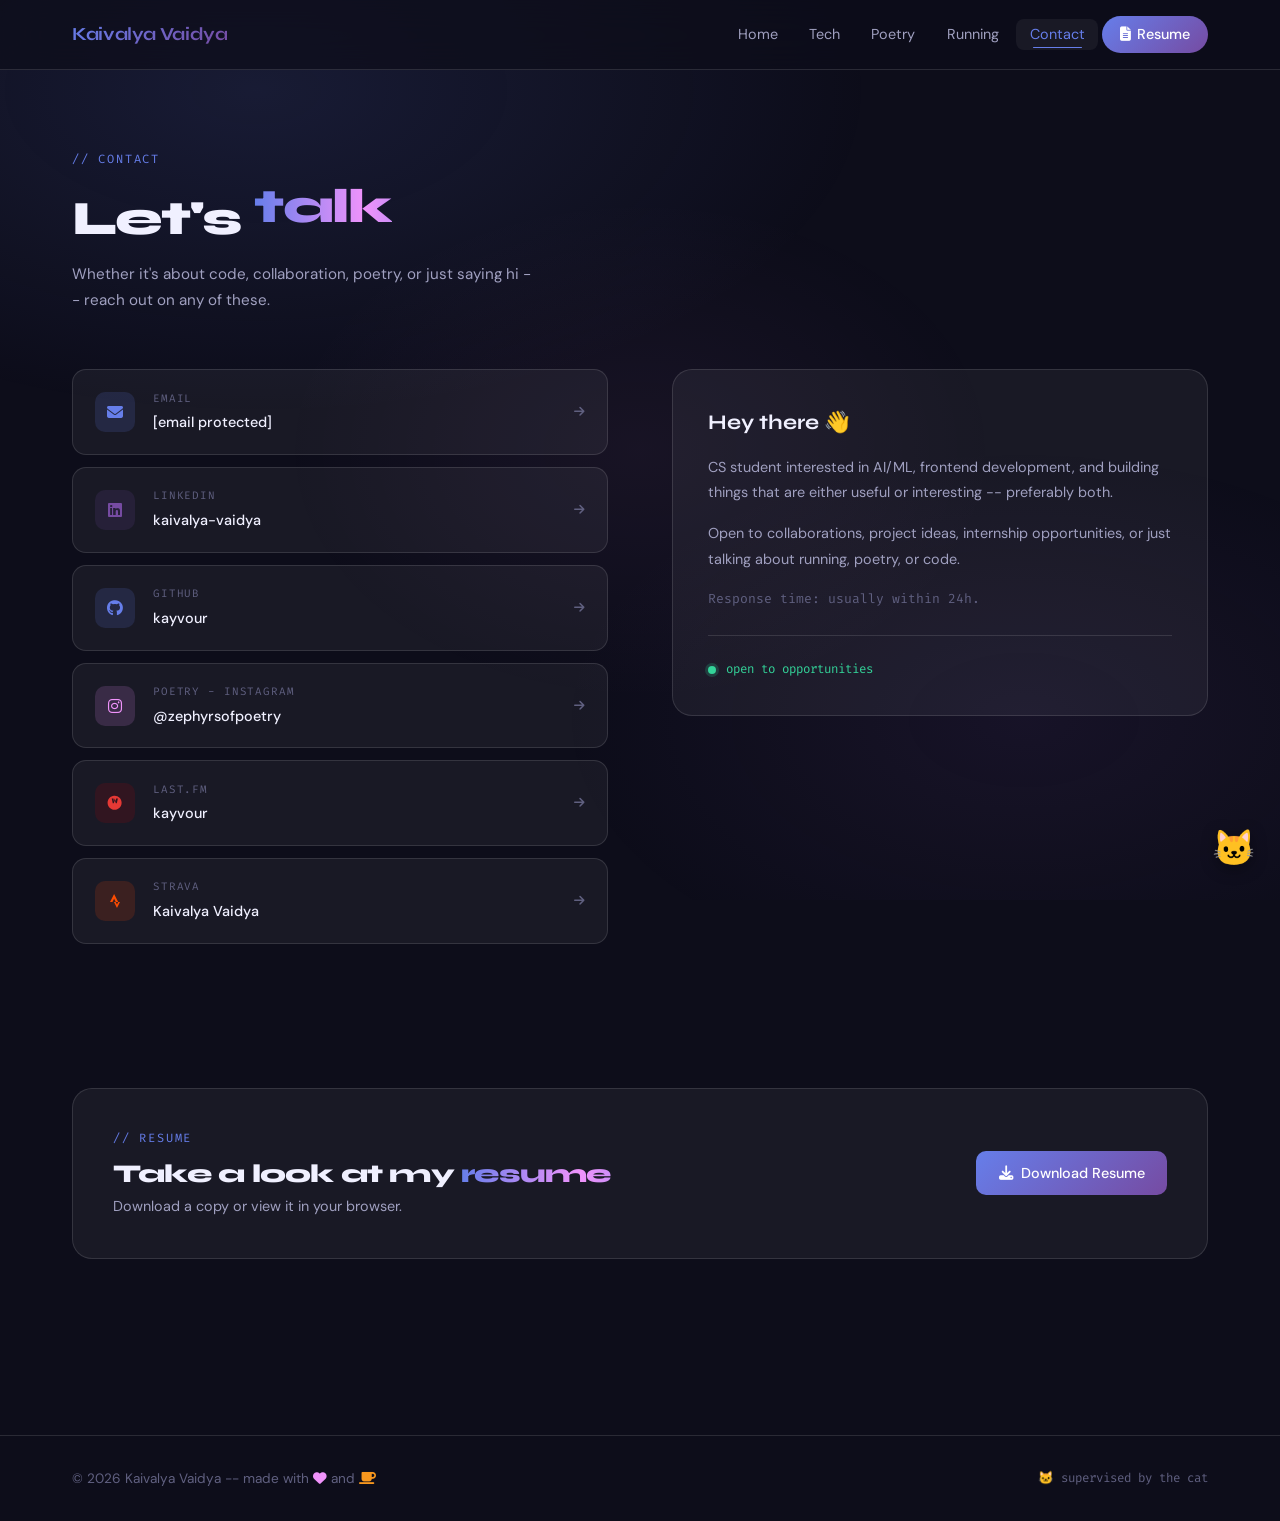
==== pages/contact.html @ 56d86b18 "Update contact.html" ====
<!DOCTYPE html>
<html lang="en">
<head>
    <meta charset="UTF-8">
    <meta name="viewport" content="width=device-width, initial-scale=1.0">
    <title>Contact &mdash; Kaivalya Vaidya</title>
    <link rel="icon" type="image/png" sizes="32x32" href="../assets/favicon/favicon-32x32.png" />
    <link rel="icon" type="image/svg+xml" href="../assets/favicon/favicon.svg" />
    <link rel="apple-touch-icon" sizes="180x180" href="../assets/favicon/apple-touch-icon.png" />
    <link rel="preconnect" href="https://fonts.googleapis.com">
    <link href="https://fonts.googleapis.com/css2?family=Syne:wght@400;500;600;700;800&family=Fira+Code:wght@300;400;500&family=DM+Sans:ital,wght@0,300;0,400;0,500;1,300;1,400&display=swap" rel="stylesheet">
    <link href="https://cdnjs.cloudflare.com/ajax/libs/font-awesome/6.4.0/css/all.min.css" rel="stylesheet">
    <link rel="stylesheet" href="../css/main.css">
    <style>
        .contact-page {
            min-height: 100vh;
            padding: calc(var(--nav-height) + 5rem) 0 6rem;
            position: relative;
            z-index: 1;
        }
        .contact-grid {
            display: grid;
            grid-template-columns: 1fr 1fr;
            gap: 4rem;
            align-items: start;
            margin-top: 3.5rem;
        }
        .contact-links {
            display: flex;
            flex-direction: column;
            gap: 0.75rem;
        }
        .contact-link-card {
            display: flex;
            align-items: center;
            gap: 1.1rem;
            padding: 1.2rem 1.4rem;
            background: var(--glass-bg);
            border: 1px solid var(--glass-border);
            border-radius: 14px;
            text-decoration: none;
            color: inherit;
            transition: all 0.25s ease;
        }
        .contact-link-card:hover {
            border-color: var(--glass-border-hover);
            background: var(--glass-bg-hover);
            transform: translateX(4px);
        }
        .contact-link-icon {
            width: 40px;
            height: 40px;
            border-radius: 10px;
            display: flex;
            align-items: center;
            justify-content: center;
            font-size: 1rem;
            flex-shrink: 0;
            transition: transform 0.25s ease;
        }
        .contact-link-card:hover .contact-link-icon { transform: scale(1.1); }
        .contact-link-icon.blue   { background: rgba(102,126,234,0.15); color: var(--accent-blue); }
        .contact-link-icon.violet { background: rgba(118,75,162,0.15);  color: var(--accent-violet); }
        .contact-link-icon.pink   { background: rgba(240,147,251,0.15); color: var(--accent-pink); }
        .contact-link-icon.red    { background: rgba(186,0,0,0.15);     color: #e53935; }
        .contact-link-icon.strava { background: rgba(252,76,2,0.15);    color: #fc4c02; }
        .contact-link-text small {
            display: block;
            font-family: 'Fira Code', monospace;
            font-size: 0.68rem;
            color: var(--text-muted);
            letter-spacing: 0.08em;
            text-transform: uppercase;
            margin-bottom: 0.15rem;
        }
        .contact-link-text span {
            font-size: 0.9rem;
            color: var(--text-primary);
            font-weight: 500;
        }
        .contact-link-arrow {
            margin-left: auto;
            color: var(--text-muted);
            font-size: 0.75rem;
            transition: transform 0.25s ease, color 0.25s ease;
        }
        .contact-link-card:hover .contact-link-arrow {
            transform: translateX(3px);
            color: var(--text-secondary);
        }
        .contact-note {
            position: sticky;
            top: calc(var(--nav-height) + 2rem);
        }
        .contact-note-card {
            background: var(--glass-bg);
            border: 1px solid var(--glass-border);
            border-radius: 20px;
            padding: 2.2rem;
        }
        .contact-note-card h3 {
            font-family: 'Syne', sans-serif;
            font-size: 1.3rem;
            font-weight: 700;
            color: var(--text-primary);
            margin-bottom: 1rem;
        }
        .contact-note-card p {
            color: var(--text-secondary);
            font-size: 0.9rem;
            line-height: 1.75;
            margin-bottom: 1rem;
        }
        .contact-note-card p:last-child { margin-bottom: 0; }
        .availability {
            display: flex;
            align-items: center;
            gap: 0.6rem;
            margin-top: 1.5rem;
            padding-top: 1.5rem;
            border-top: 1px solid var(--glass-border);
        }
        .availability-dot {
            width: 8px;
            height: 8px;
            border-radius: 50%;
            background: #34d399;
            box-shadow: 0 0 0 3px rgba(52,211,153,0.2);
            animation: pulse-dot 2s ease-in-out infinite;
            flex-shrink: 0;
        }
        @keyframes pulse-dot {
            0%, 100% { box-shadow: 0 0 0 3px rgba(52,211,153,0.2); }
            50%       { box-shadow: 0 0 0 6px rgba(52,211,153,0.08); }
        }
        .availability span {
            font-family: 'Fira Code', monospace;
            font-size: 0.78rem;
            color: #34d399;
        }
        @media (max-width: 768px) {
            .contact-grid { grid-template-columns: 1fr; gap: 2.5rem; }
            .contact-note { position: static; }
        }
    </style>
</head>
<body>

    <nav>
        <div class="nav-container">
            <a href="../index.html" class="logo">Kaivalya Vaidya</a>
            <ul class="nav-links">
                <li><a href="../index.html">Home</a></li>
                <li><a href="tech.html">Tech</a></li>
                <li><a href="poetry.html">Poetry</a></li>
                <li><a href="running.html">Running</a></li>
                <li><a href="contact.html" class="active">Contact</a></li>
                <li><a href="#" class="nav-pill resume-link hide-sm"><i class="fas fa-file-text"></i> Resume</a></li>
            </ul>
        </div>
    </nav>

    <section class="contact-page">
        <div class="container">
            <span class="section-label">// contact</span>
            <h1 class="section-title">Let's <span class="reveal-text">talk</span></h1>
            <p style="color: var(--text-secondary); max-width: 460px; line-height: 1.7; margin-top: 0.75rem; font-size: 0.95rem;">
                Whether it's about code, collaboration, poetry, or just saying hi -- reach out on any of these.
            </p>

            <div class="contact-grid">

                <div class="contact-links">

                    <a href="kaivalyavaidya.work@gmail.com" class="contact-link-card fade-up">
                        <div class="contact-link-icon blue"><i class="fas fa-envelope"></i></div>
                        <div class="contact-link-text">
                            <small>email</small>
                            <span><span class="__cf_email__" data-cfemail="7318121a05121f0a1205121a170a125d041c011833141e121a1f5d101c1e">[email&#160;protected]</span></span>
                        </div>
                        <i class="fas fa-arrow-right contact-link-arrow"></i>
                    </a>

                    <a href="https://www.linkedin.com/in/kaivalya-vaidya/" target="_blank" class="contact-link-card fade-up">
                        <div class="contact-link-icon violet"><i class="fab fa-linkedin"></i></div>
                        <div class="contact-link-text">
                            <small>linkedin</small>
                            <span>kaivalya-vaidya</span>
                        </div>
                        <i class="fas fa-arrow-right contact-link-arrow"></i>
                    </a>

                    <a href="https://github.com/kayvour" target="_blank" class="contact-link-card fade-up">
                        <div class="contact-link-icon blue"><i class="fab fa-github"></i></div>
                        <div class="contact-link-text">
                            <small>github</small>
                            <span>kayvour</span>
                        </div>
                        <i class="fas fa-arrow-right contact-link-arrow"></i>
                    </a>

                    <a href="https://www.instagram.com/zephyrsofpoetry" target="_blank" class="contact-link-card fade-up">
                        <div class="contact-link-icon pink"><i class="fab fa-instagram"></i></div>
                        <div class="contact-link-text">
                            <small>poetry - instagram</small>
                            <span>@zephyrsofpoetry</span>
                        </div>
                        <i class="fas fa-arrow-right contact-link-arrow"></i>
                    </a>

                    <a href="https://www.last.fm/user/kayvour" target="_blank" class="contact-link-card fade-up">
                        <div class="contact-link-icon red">
                            <svg xmlns="http://www.w3.org/2000/svg" width="16" height="16" viewBox="0 0 24 24" fill="currentColor"><path d="M10.599 1.011C5.147 1.397.863 5.966.863 11.514c0 5.826 4.722 10.548 10.548 10.548 5.826 0 10.549-4.722 10.549-10.548 0-5.826-4.723-10.503-10.549-10.503h-.812zm1.08 4.37l1.39 3.812.655-3.812h2.577l-1.56 7.046-1.52-.014-1.52-4.16-1.52 4.16-1.52.014-1.56-7.046h2.577l.655 3.812 1.346-3.812z"/></svg>
                        </div>
                        <div class="contact-link-text">
                            <small>last.fm</small>
                            <span>kayvour</span>
                        </div>
                        <i class="fas fa-arrow-right contact-link-arrow"></i>
                    </a>

                    <a href="https://www.strava.com/athletes/159002271" target="_blank" class="contact-link-card fade-up">
                        <div class="contact-link-icon strava">
                            <svg xmlns="http://www.w3.org/2000/svg" width="14" height="14" viewBox="0 0 24 24" fill="currentColor"><path d="M15.387 17.944l-2.089-4.116h-3.065L15.387 24l5.15-10.172h-3.066m-7.008-5.599l2.836 5.598h4.172L10.463 0l-7 13.828h4.169"/></svg>
                        </div>
                        <div class="contact-link-text">
                            <small>strava</small>
                            <span>Kaivalya Vaidya</span>
                        </div>
                        <i class="fas fa-arrow-right contact-link-arrow"></i>
                    </a>

                </div>

                <div class="contact-note fade-up">
                    <div class="contact-note-card">
                        <h3>Hey there 👋</h3>
                        <p>CS student interested in AI/ML, frontend development, and building things that are either useful or interesting -- preferably both.</p>
                        <p>Open to collaborations, project ideas, internship opportunities, or just talking about running, poetry, or code.</p>
                        <p style="font-family: 'Fira Code', monospace; font-size: 0.82rem; color: var(--text-muted);">
                            Response time: usually within 24h.
                        </p>
                        <div class="availability">
                            <div class="availability-dot"></div>
                            <span>open to opportunities</span>
                        </div>
                    </div>
                </div>

            </div>

        </div>
    </section>

    <!-- Resume download -->
    <section style="padding: 3rem 0 5rem; position: relative; z-index: 1;">
        <div class="container">
            <div style="padding: 2.5rem; background: var(--glass-bg); border: 1px solid var(--glass-border); border-radius: 20px; display: flex; align-items: center; justify-content: space-between; flex-wrap: wrap; gap: 1.5rem;">
                <div>
                    <span class="section-label">// resume</span>
                    <h2 class="section-title" style="font-size: 1.6rem; margin-bottom: 0.4rem;">Take a look at my <span>resume</span></h2>
                    <p style="color: var(--text-secondary); font-size: 0.9rem;">Download a copy or view it in your browser.</p>
                </div>
                <a href="#" class="btn btn-primary resume-link" style="font-size: 0.9rem; flex-shrink: 0;">
                    <i class="fas fa-download"></i> Download Resume
                </a>
            </div>
        </div>
    </section>

    <footer>
        <div class="footer-inner">
            <p>&#169; 2026 Kaivalya Vaidya -- made with <i class="fas fa-heart"></i> and <i class="fas fa-coffee"></i></p>
            <p style="font-family: 'Fira Code', monospace; font-size: 0.78rem;">🐱 supervised by the cat</p>
        </div>
    </footer>

    <div id="floatingCat">🐱</div>
    <script src="../js/main.js"></script>
</body>
</html>
---- css/main.css ----
@import url('https://fonts.googleapis.com/css2?family=Syne:wght@400;500;600;700;800&family=Fira+Code:wght@300;400;500&family=DM+Sans:ital,wght@0,300;0,400;0,500;1,300;1,400&display=swap');

* {
    margin: 0;
    padding: 0;
    box-sizing: border-box;
}

/* ---- Variables: dark (default) ---- */
:root {
    --bg-deep:           #0d0d1a;
    --bg-mid:            #12122b;
    --accent-blue:       #667eea;
    --accent-violet:     #764ba2;
    --accent-pink:       #f093fb;
    --accent-rose:       #f5576c;
    --text-primary:      #f0f0ff;
    --text-secondary:    #a0a0c0;
    --text-muted:        #606080;
    --glass-bg:          rgba(255,255,255,0.05);
    --glass-bg-hover:    rgba(255,255,255,0.08);
    --glass-border:      rgba(255,255,255,0.12);
    --glass-border-hover:rgba(102,126,234,0.4);
    --card-shadow:       0 8px 32px rgba(0,0,0,0.4);
    --gradient-primary:  linear-gradient(135deg,#667eea 0%,#764ba2 100%);
    --gradient-warm:     linear-gradient(135deg,#f093fb 0%,#f5576c 100%);
    --gradient-cool:     linear-gradient(135deg,#4facfe 0%,#00f2fe 100%);
    --gradient-earth:    linear-gradient(135deg,#f7971e 0%,#ffd200 100%);
    --nav-height:        70px;
}

::-webkit-scrollbar       { width: 5px; }
::-webkit-scrollbar-track { background: transparent; }
::-webkit-scrollbar-thumb { background: var(--accent-blue); border-radius: 10px; }

body {
    font-family: 'DM Sans', sans-serif;
    background-color: var(--bg-deep);
    color: var(--text-primary);
    line-height: 1.6;
    min-height: 100vh;
    overflow-x: hidden;
    transition: background-color 0.35s ease, color 0.35s ease;
}

h1, h2, h3, .logo { font-family: 'Syne', sans-serif; }
code, .mono        { font-family: 'Fira Code', monospace; }

/* ---- Mesh background (fades out in light) ---- */
body::before {
    content: '';
    position: fixed;
    inset: 0;
    background:
        radial-gradient(ellipse 80% 60% at 20% 10%, rgba(102,126,234,0.13) 0%, transparent 60%),
        radial-gradient(ellipse 60% 50% at 80% 80%, rgba(118,75,162,0.10) 0%, transparent 60%),
        radial-gradient(ellipse 40% 40% at 50% 50%, rgba(240,147,251,0.05) 0%, transparent 70%);
    pointer-events: none;
    z-index: 0;
    opacity: 1;
    transition: opacity 0.35s ease;
}


/* ---- Navigation ---- */
nav {
    position: fixed;
    top: 0;
    width: 100%;
    height: var(--nav-height);
    background: rgba(13, 13, 26, 0.7);
    backdrop-filter: blur(24px);
    -webkit-backdrop-filter: blur(24px);
    border-bottom: 1px solid var(--glass-border);
    z-index: 1000;
    transition: background 0.3s ease;
}

.nav-container {
    max-width: 1200px;
    margin: 0 auto;
    padding: 0 2rem;
    height: 100%;
    display: flex;
    justify-content: space-between;
    align-items: center;
}

.logo {
    font-size: 1.15rem;
    font-weight: 700;
    background: var(--gradient-primary);
    -webkit-background-clip: text;
    -webkit-text-fill-color: transparent;
    background-clip: text;
    letter-spacing: -0.02em;
    text-decoration: none;
}

.nav-links {
    display: flex;
    list-style: none;
    gap: 0.25rem;
    align-items: center;
}

.nav-links a {
    color: var(--text-secondary);
    text-decoration: none;
    font-size: 0.9rem;
    font-weight: 400;
    padding: 0.4rem 0.85rem;
    border-radius: 8px;
    transition: all 0.2s ease;
    position: relative;
}
.nav-links a:hover { color: var(--text-primary); background: var(--glass-bg); }
.nav-links a.active { color: var(--accent-blue); background: var(--glass-bg); }

/* underline draw */
.nav-links a:not(.nav-pill)::after {
    content: '';
    position: absolute;
    bottom: 2px; left: 50%;
    width: 0; height: 1px;
    background: var(--accent-blue);
    transition: width 0.25s ease, left 0.25s ease;
    border-radius: 2px;
}
.nav-links a:not(.nav-pill):hover::after,
.nav-links a:not(.nav-pill).active::after { width: 60%; left: 20%; }

.nav-pill {
    background: var(--gradient-primary) !important;
    color: white !important;
    padding: 0.45rem 1.1rem !important;
    border-radius: 20px !important;
    font-weight: 500 !important;
    display: flex; align-items: center; gap: 0.4rem;
}
.nav-pill:hover {
    opacity: 0.9;
    transform: translateY(-1px);
    box-shadow: 0 4px 15px rgba(102,126,234,0.3);
}



/* ---- Layout helpers ---- */
.container {
    max-width: 1200px;
    margin: 0 auto;
    padding: 0 2rem;
    position: relative;
    z-index: 1;
}

.section-label {
    font-family: 'Fira Code', monospace;
    font-size: 0.75rem;
    color: var(--accent-blue);
    letter-spacing: 0.15em;
    text-transform: uppercase;
    margin-bottom: 0.75rem;
    display: block;
}

.section-title {
    font-size: clamp(2rem, 4vw, 3rem);
    font-weight: 800;
    letter-spacing: -0.03em;
    line-height: 1.1;
    margin-bottom: 1rem;
}

/* shimmer on accent spans */
.section-title span {
    background: linear-gradient(90deg, var(--accent-blue) 0%, var(--accent-pink) 40%, var(--accent-blue) 80%);
    background-size: 200% auto;
    -webkit-background-clip: text;
    -webkit-text-fill-color: transparent;
    background-clip: text;
    animation: shimmer 4s linear infinite;
}
@keyframes shimmer {
    0%   { background-position: 0% center; }
    100% { background-position: 200% center; }
}

/* ---- Glass card ---- */
.glass-card {
    background: var(--glass-bg);
    border: 1px solid var(--glass-border);
    border-radius: 16px;
    backdrop-filter: blur(20px);
    -webkit-backdrop-filter: blur(20px);
    transition: all 0.3s ease;
}
.glass-card:hover {
    background: var(--glass-bg-hover);
    border-color: var(--glass-border-hover);
    transform: translateY(-4px);
    box-shadow: 0 16px 40px rgba(0,0,0,0.2);
}

/* ---- Tags ---- */
.tag {
    display: inline-block;
    padding: 0.2rem 0.65rem;
    border-radius: 8px;
    font-size: 0.72rem;
    font-family: 'Fira Code', monospace;
    background: rgba(102,126,234,0.1);
    color: var(--accent-blue);
    border: 1px solid rgba(102,126,234,0.2);
}
.tag.pink   { background:rgba(240,147,251,0.1); color:var(--accent-pink);  border-color:rgba(240,147,251,0.2); }
.tag.orange { background:rgba(247,151,30,0.1);  color:#f7971e;             border-color:rgba(247,151,30,0.2); }
.tag.green  { background:rgba(52,211,153,0.1);  color:#34d399;             border-color:rgba(52,211,153,0.2); }

/* ---- Buttons ---- */
.btn {
    display: inline-flex; align-items: center; gap: 0.5rem;
    padding: 0.65rem 1.4rem; border-radius: 10px;
    font-size: 0.9rem; font-weight: 500;
    font-family: 'DM Sans', sans-serif;
    cursor: pointer; transition: all 0.25s ease;
    text-decoration: none; border: none;
}
.btn-primary { background: var(--gradient-primary); color: white; }
.btn-primary:hover { transform: translateY(-2px); box-shadow: 0 8px 25px rgba(102,126,234,0.35); }
.btn-ghost   { background: transparent; color: var(--text-secondary); border: 1px solid var(--glass-border); }
.btn-ghost:hover { border-color: var(--accent-blue); color: var(--accent-blue); background: rgba(102,126,234,0.05); }

/* ---- Social links ---- */
.social-links { display: flex; gap: 0.75rem; align-items: center; }
.social-links a {
    display: flex; align-items: center; justify-content: center;
    width: 42px; height: 42px;
    background: var(--glass-bg); border: 1px solid var(--glass-border);
    border-radius: 10px; color: var(--text-secondary);
    font-size: 1.1rem; text-decoration: none; transition: all 0.25s ease;
}
.social-links a:hover {
    border-color: var(--accent-blue); color: var(--accent-blue);
    background: rgba(102,126,234,0.08); transform: translateY(-2px);
}

/* ---- Footer ---- */
footer {
    border-top: 1px solid var(--glass-border);
    padding: 2rem 0; margin-top: 6rem;
    position: relative; z-index: 1;
    transition: border-color 0.35s ease;
}
.footer-inner {
    max-width: 1200px; margin: 0 auto; padding: 0 2rem;
    display: flex; justify-content: space-between;
    align-items: center; gap: 1rem; flex-wrap: wrap;
}
.footer-inner p         { color: var(--text-muted); font-size: 0.85rem; }
.footer-inner i.fa-heart  { color: var(--accent-pink); }
.footer-inner i.fa-coffee { color: #f7971e; }

/* ---- Floating cat ---- */
#floatingCat {
    position: fixed; bottom: 24px; right: 24px;
    font-size: 2.2rem; z-index: 999;
    cursor: pointer; user-select: none;
    filter: drop-shadow(0 4px 8px rgba(0,0,0,0.4));
    animation: catFloat 4s ease-in-out infinite;
    transition: transform 0.3s ease, filter 0.3s ease;
}
#floatingCat:hover { transform: scale(1.15); filter: drop-shadow(0 6px 12px rgba(102,126,234,0.5)); }
@keyframes catFloat { 0%,100%{transform:translateY(0)} 50%{transform:translateY(-10px)} }

.cat-bubble {
    position: fixed; bottom: 80px; right: 24px;
    max-width: 220px; background: var(--glass-bg);
    backdrop-filter: blur(20px); -webkit-backdrop-filter: blur(20px);
    border: 1px solid var(--glass-border);
    padding: 10px 14px; border-radius: 14px 14px 4px 14px;
    font-family: 'Fira Code', monospace; font-size: 0.8rem;
    color: var(--text-primary); z-index: 998;
    pointer-events: none; animation: bubblePop 4s ease-in-out forwards;
}
@keyframes bubblePop {
    0%       { opacity:0; transform:translateY(10px) scale(0.9); }
    10%,80%  { opacity:1; transform:translateY(0) scale(1); }
    100%     { opacity:0; transform:translateY(-10px); }
}

/* ---- Scroll fade-up ---- */
.fade-up {
    opacity: 0; transform: translateY(24px);
    transition: opacity 0.6s ease, transform 0.6s ease;
}
.fade-up.visible { opacity: 1; transform: translateY(0); }

/* stagger */
.fade-up:nth-child(1){transition-delay:0ms}
.fade-up:nth-child(2){transition-delay:60ms}
.fade-up:nth-child(3){transition-delay:120ms}
.fade-up:nth-child(4){transition-delay:180ms}
.fade-up:nth-child(5){transition-delay:240ms}
.fade-up:nth-child(6){transition-delay:300ms}
.fade-up:nth-child(7){transition-delay:360ms}
.fade-up:nth-child(8){transition-delay:420ms}
.fade-up:nth-child(9){transition-delay:480ms}
.fade-up:nth-child(10){transition-delay:540ms}
.fade-up:nth-child(11){transition-delay:600ms}
.fade-up:nth-child(12){transition-delay:660ms}
.fade-up:nth-child(13){transition-delay:720ms}
.fade-up:nth-child(14){transition-delay:780ms}
.fade-up:nth-child(15){transition-delay:840ms}
.fade-up:nth-child(16){transition-delay:900ms}
.fade-up:nth-child(17){transition-delay:960ms}
.fade-up:nth-child(18){transition-delay:1020ms}
.fade-up:nth-child(19){transition-delay:1080ms}
.fade-up:nth-child(20){transition-delay:1140ms}
.fade-up:nth-child(21){transition-delay:1200ms}
.fade-up:nth-child(22){transition-delay:1260ms}
.fade-up:nth-child(23){transition-delay:1320ms}
.fade-up:nth-child(24){transition-delay:1380ms}
.fade-up:nth-child(25){transition-delay:1440ms}
.fade-up:nth-child(26){transition-delay:1500ms}
.fade-up:nth-child(27){transition-delay:1560ms}
.fade-up:nth-child(28){transition-delay:1620ms}
.fade-up:nth-child(29){transition-delay:1680ms}
.fade-up:nth-child(30){transition-delay:1740ms}

/* ---- Reveal-text ---- */
.reveal-text { overflow: hidden; display: inline-block; }
.reveal-text span { display: inline-block; transform: translateY(110%); opacity: 0; transition: transform 0.65s cubic-bezier(0.16,1,0.3,1), opacity 0.65s ease; }
.reveal-text.visible span { transform: translateY(0); opacity: 1; }

/* ---- Cursor blink ---- */
.cursor-blink::after {
    content: '|'; margin-left: 2px;
    color: var(--accent-blue);
    animation: blink 1.1s step-end infinite;
}
@keyframes blink { 0%,100%{opacity:1} 50%{opacity:0} }

/* ---- Inline link underline ---- */
a.inline-link { position: relative; text-decoration: none; color: var(--accent-blue); }
a.inline-link::after {
    content: ''; position: absolute; bottom: -1px; left: 0;
    width: 100%; height: 1px; background: var(--accent-blue);
    transform: scaleX(0); transform-origin: right; transition: transform 0.3s ease;
}
a.inline-link:hover::after { transform: scaleX(1); transform-origin: left; }


/* ---- Responsive ---- */
@media (max-width: 768px) {
    .nav-links { gap: 0.1rem; }
    .nav-links a { font-size: 0.8rem; padding: 0.35rem 0.6rem; }
    .nav-links a::after { display: none; }
    .container { padding: 0 1.25rem; }
}
@media (max-width: 560px) {
    .nav-links .hide-sm { display: none; }
    .nav-links a { font-size: 0.75rem; padding: 0.3rem 0.5rem; }
    .logo { font-size: 1rem; }
}
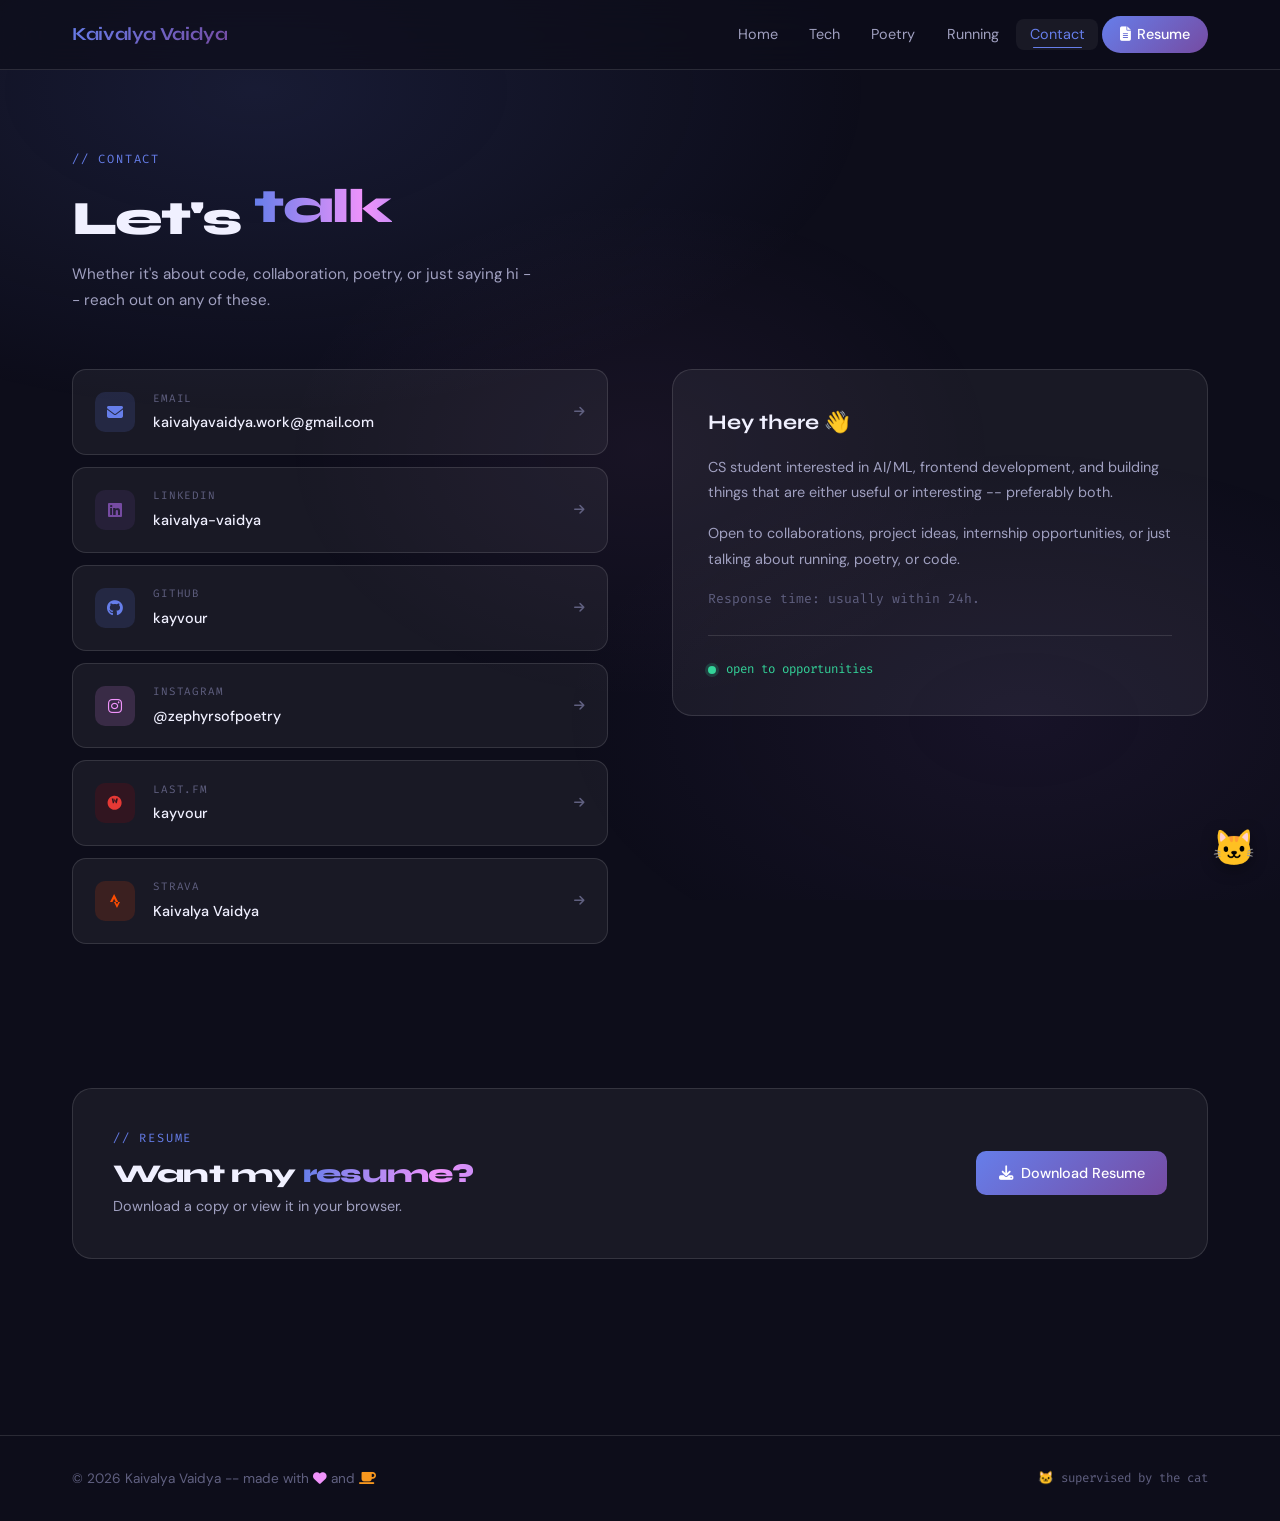
==== commit fd66350d: "Update contact.html" ====
--- a/pages/contact.html
+++ b/pages/contact.html
@@ -172,11 +172,11 @@
 
                 <div class="contact-links">
 
-                    <a href="kaivalyavaidya.work@gmail.com" class="contact-link-card fade-up">
+                    <a href="mailto:kaivalyavaidya.work@gmail.com" class="contact-link-card fade-up">
                         <div class="contact-link-icon blue"><i class="fas fa-envelope"></i></div>
                         <div class="contact-link-text">
                             <small>email</small>
-                            <span><span class="__cf_email__" data-cfemail="7318121a05121f0a1205121a170a125d041c011833141e121a1f5d101c1e">[email&#160;protected]</span></span>
+                            <span>kaivalyavaidya.work@gmail.com</span>
                         </div>
                         <i class="fas fa-arrow-right contact-link-arrow"></i>
                     </a>
@@ -202,7 +202,7 @@
                     <a href="https://www.instagram.com/zephyrsofpoetry" target="_blank" class="contact-link-card fade-up">
                         <div class="contact-link-icon pink"><i class="fab fa-instagram"></i></div>
                         <div class="contact-link-text">
-                            <small>poetry - instagram</small>
+                            <small>instagram</small>
                             <span>@zephyrsofpoetry</span>
                         </div>
                         <i class="fas fa-arrow-right contact-link-arrow"></i>
@@ -258,7 +258,7 @@
             <div style="padding: 2.5rem; background: var(--glass-bg); border: 1px solid var(--glass-border); border-radius: 20px; display: flex; align-items: center; justify-content: space-between; flex-wrap: wrap; gap: 1.5rem;">
                 <div>
                     <span class="section-label">// resume</span>
-                    <h2 class="section-title" style="font-size: 1.6rem; margin-bottom: 0.4rem;">Take a look at my <span>resume</span></h2>
+                    <h2 class="section-title" style="font-size: 1.6rem; margin-bottom: 0.4rem;">Want my <span>resume?</span></h2>
                     <p style="color: var(--text-secondary); font-size: 0.9rem;">Download a copy or view it in your browser.</p>
                 </div>
                 <a href="#" class="btn btn-primary resume-link" style="font-size: 0.9rem; flex-shrink: 0;">
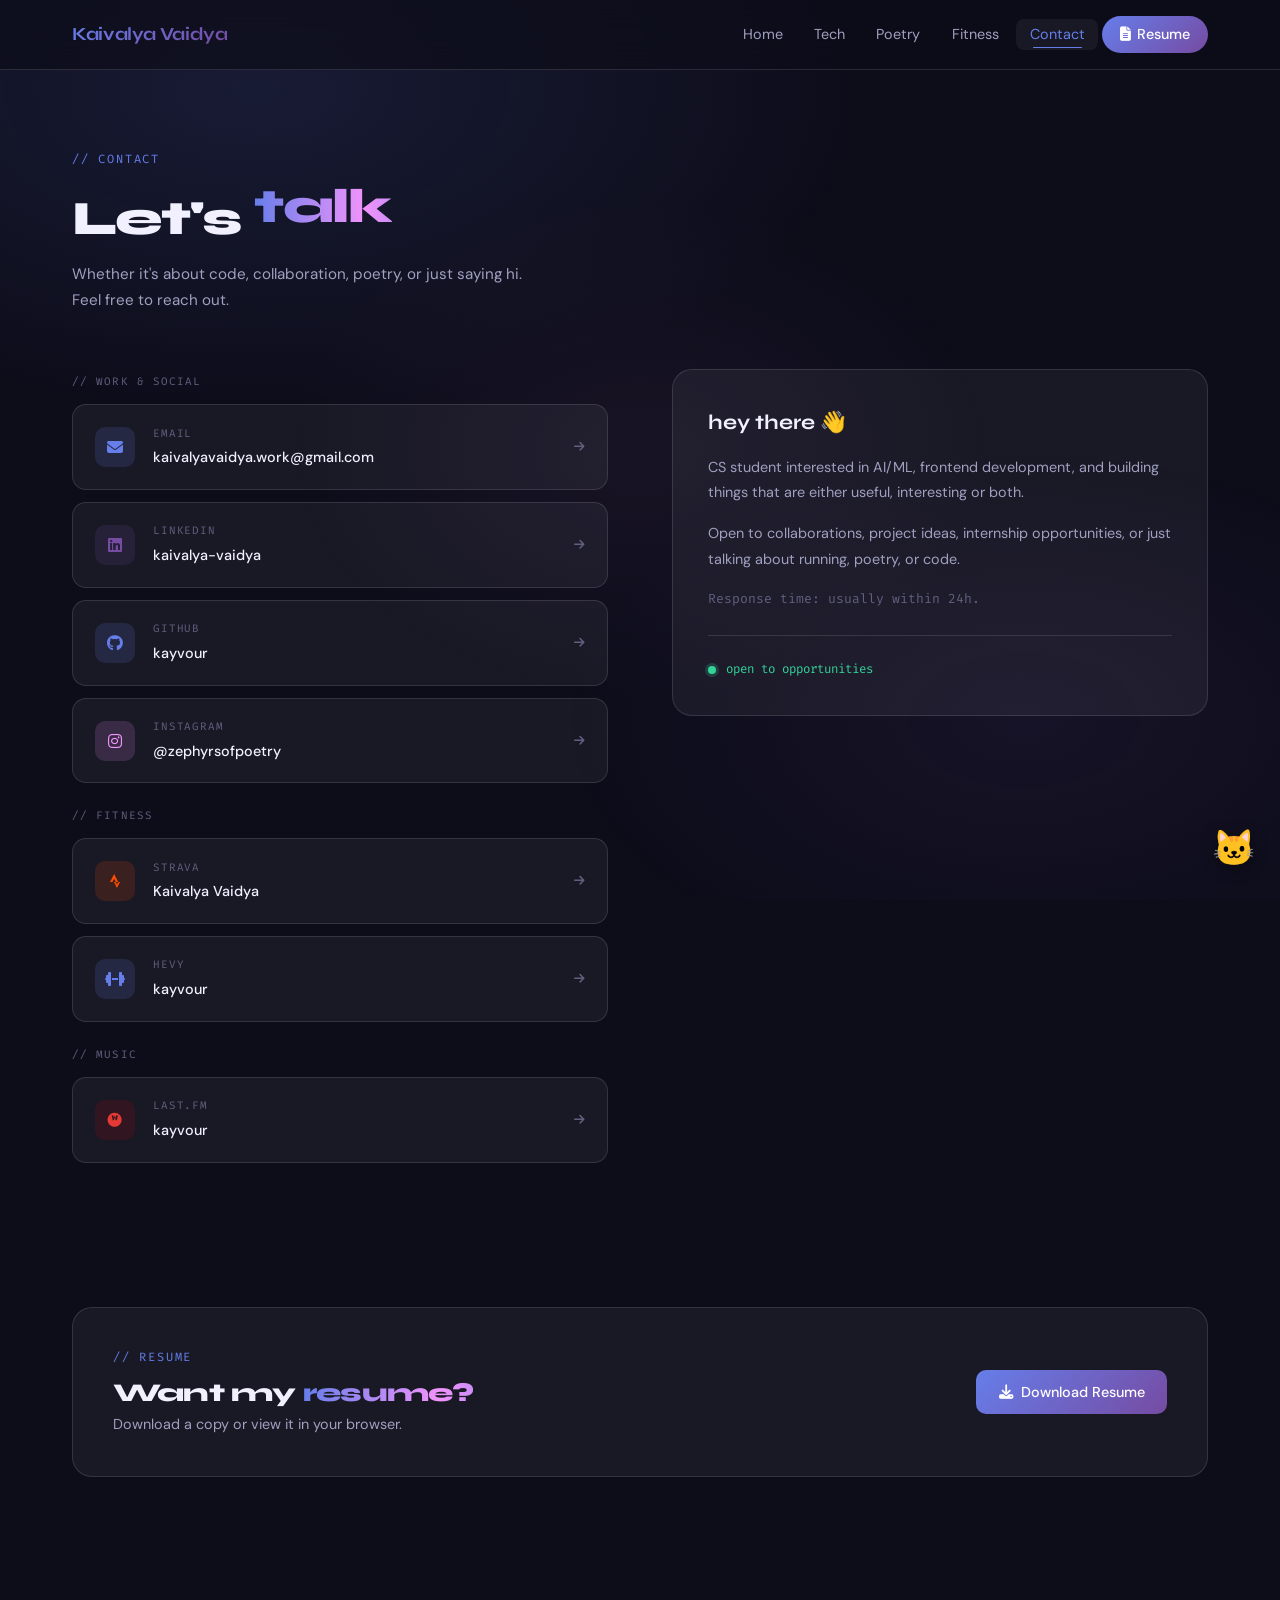
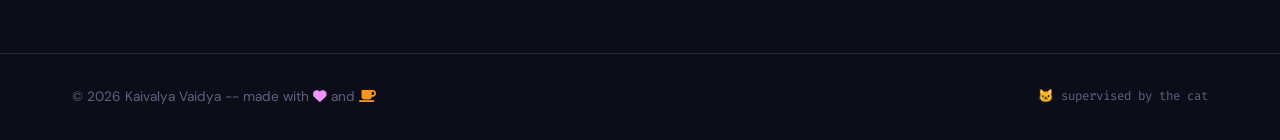
==== commit 32c6e77e: "added lifting tab and updated resume" ====
--- a/pages/contact.html
+++ b/pages/contact.html
@@ -64,6 +64,7 @@
         .contact-link-icon.pink   { background: rgba(240,147,251,0.15); color: var(--accent-pink); }
         .contact-link-icon.red    { background: rgba(186,0,0,0.15);     color: #e53935; }
         .contact-link-icon.strava { background: rgba(252,76,2,0.15);    color: #fc4c02; }
+        .contact-link-icon.hevy   { background: rgba(102,126,234,0.15); color: var(--accent-blue); }
         .contact-link-text small {
             display: block;
             font-family: 'Fira Code', monospace;
@@ -138,6 +139,17 @@
             font-size: 0.78rem;
             color: #34d399;
         }
+
+        /* section divider label */
+        .links-section-label {
+            font-family: 'Fira Code', monospace;
+            font-size: 0.68rem;
+            color: var(--text-muted);
+            letter-spacing: 0.1em;
+            text-transform: uppercase;
+            padding: 0.25rem 0 0.1rem;
+        }
+
         @media (max-width: 768px) {
             .contact-grid { grid-template-columns: 1fr; gap: 2.5rem; }
             .contact-note { position: static; }
@@ -153,7 +165,7 @@
                 <li><a href="../index.html">Home</a></li>
                 <li><a href="tech.html">Tech</a></li>
                 <li><a href="poetry.html">Poetry</a></li>
-                <li><a href="running.html">Running</a></li>
+                <li><a href="running.html">Fitness</a></li>
                 <li><a href="contact.html" class="active">Contact</a></li>
                 <li><a href="#" class="nav-pill resume-link hide-sm"><i class="fas fa-file-text"></i> Resume</a></li>
             </ul>
@@ -165,12 +177,15 @@
             <span class="section-label">// contact</span>
             <h1 class="section-title">Let's <span class="reveal-text">talk</span></h1>
             <p style="color: var(--text-secondary); max-width: 460px; line-height: 1.7; margin-top: 0.75rem; font-size: 0.95rem;">
-                Whether it's about code, collaboration, poetry, or just saying hi -- reach out on any of these.
+                Whether it's about code, collaboration, poetry, or just saying hi. Feel free to reach out.
             </p>
 
             <div class="contact-grid">
 
                 <div class="contact-links">
+
+                    <!-- Work / Social -->
+                    <div class="links-section-label">// work &amp; social</div>
 
                     <a href="mailto:kaivalyavaidya.work@gmail.com" class="contact-link-card fade-up">
                         <div class="contact-link-icon blue"><i class="fas fa-envelope"></i></div>
@@ -207,6 +222,32 @@
                         </div>
                         <i class="fas fa-arrow-right contact-link-arrow"></i>
                     </a>
+
+                    <!-- Fitness -->
+                    <div class="links-section-label" style="margin-top: 0.5rem;">// fitness</div>
+
+                    <a href="https://www.strava.com/athletes/159002271" target="_blank" class="contact-link-card fade-up">
+                        <div class="contact-link-icon strava">
+                            <svg xmlns="http://www.w3.org/2000/svg" width="14" height="14" viewBox="0 0 24 24" fill="currentColor"><path d="M15.387 17.944l-2.089-4.116h-3.065L15.387 24l5.15-10.172h-3.066m-7.008-5.599l2.836 5.598h4.172L10.463 0l-7 13.828h4.169"/></svg>
+                        </div>
+                        <div class="contact-link-text">
+                            <small>strava</small>
+                            <span>Kaivalya Vaidya</span>
+                        </div>
+                        <i class="fas fa-arrow-right contact-link-arrow"></i>
+                    </a>
+
+                    <a href="https://hevy.com/user/kayvour" target="_blank" class="contact-link-card fade-up">
+                        <div class="contact-link-icon hevy"><i class="fas fa-dumbbell"></i></div>
+                        <div class="contact-link-text">
+                            <small>hevy</small>
+                            <span>kayvour</span>
+                        </div>
+                        <i class="fas fa-arrow-right contact-link-arrow"></i>
+                    </a>
+
+                    <!-- Music -->
+                    <div class="links-section-label" style="margin-top: 0.5rem;">// music</div>
 
                     <a href="https://www.last.fm/user/kayvour" target="_blank" class="contact-link-card fade-up">
                         <div class="contact-link-icon red">
@@ -219,23 +260,12 @@
                         <i class="fas fa-arrow-right contact-link-arrow"></i>
                     </a>
 
-                    <a href="https://www.strava.com/athletes/159002271" target="_blank" class="contact-link-card fade-up">
-                        <div class="contact-link-icon strava">
-                            <svg xmlns="http://www.w3.org/2000/svg" width="14" height="14" viewBox="0 0 24 24" fill="currentColor"><path d="M15.387 17.944l-2.089-4.116h-3.065L15.387 24l5.15-10.172h-3.066m-7.008-5.599l2.836 5.598h4.172L10.463 0l-7 13.828h4.169"/></svg>
-                        </div>
-                        <div class="contact-link-text">
-                            <small>strava</small>
-                            <span>Kaivalya Vaidya</span>
-                        </div>
-                        <i class="fas fa-arrow-right contact-link-arrow"></i>
-                    </a>
-
                 </div>
 
                 <div class="contact-note fade-up">
                     <div class="contact-note-card">
-                        <h3>Hey there 👋</h3>
-                        <p>CS student interested in AI/ML, frontend development, and building things that are either useful or interesting -- preferably both.</p>
+                        <h3>hey there 👋</h3>
+                        <p>CS student interested in AI/ML, frontend development, and building things that are either useful, interesting or both.</p>
                         <p>Open to collaborations, project ideas, internship opportunities, or just talking about running, poetry, or code.</p>
                         <p style="font-family: 'Fira Code', monospace; font-size: 0.82rem; color: var(--text-muted);">
                             Response time: usually within 24h.
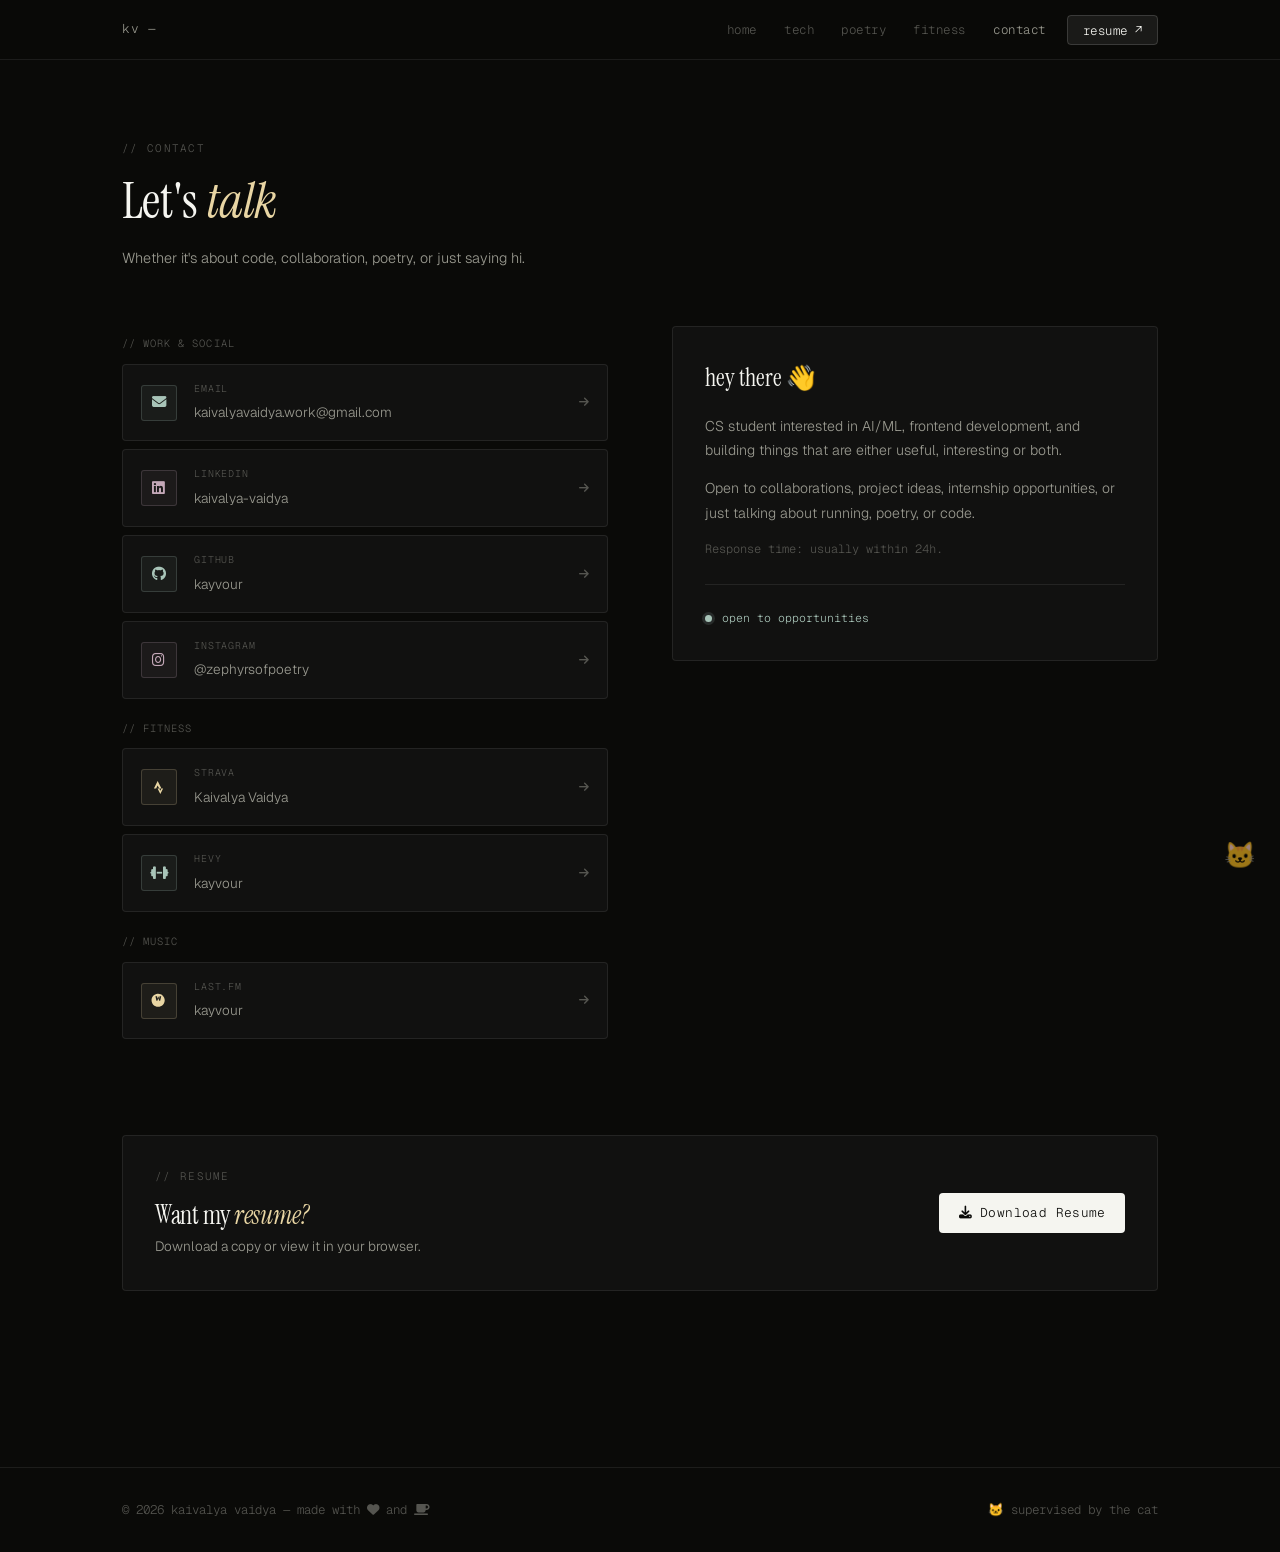
==== commit 2d0f3a25: "theme redo" ====
--- a/pages/contact.html
+++ b/pages/contact.html
@@ -1,311 +1,145 @@
 <!DOCTYPE html>
 <html lang="en">
 <head>
-    <meta charset="UTF-8">
-    <meta name="viewport" content="width=device-width, initial-scale=1.0">
-    <title>Contact &mdash; Kaivalya Vaidya</title>
-    <link rel="icon" type="image/png" sizes="32x32" href="../assets/favicon/favicon-32x32.png" />
-    <link rel="icon" type="image/svg+xml" href="../assets/favicon/favicon.svg" />
-    <link rel="apple-touch-icon" sizes="180x180" href="../assets/favicon/apple-touch-icon.png" />
-    <link rel="preconnect" href="https://fonts.googleapis.com">
-    <link href="https://fonts.googleapis.com/css2?family=Syne:wght@400;500;600;700;800&family=Fira+Code:wght@300;400;500&family=DM+Sans:ital,wght@0,300;0,400;0,500;1,300;1,400&display=swap" rel="stylesheet">
-    <link href="https://cdnjs.cloudflare.com/ajax/libs/font-awesome/6.4.0/css/all.min.css" rel="stylesheet">
-    <link rel="stylesheet" href="../css/main.css">
-    <style>
-        .contact-page {
-            min-height: 100vh;
-            padding: calc(var(--nav-height) + 5rem) 0 6rem;
-            position: relative;
-            z-index: 1;
-        }
-        .contact-grid {
-            display: grid;
-            grid-template-columns: 1fr 1fr;
-            gap: 4rem;
-            align-items: start;
-            margin-top: 3.5rem;
-        }
-        .contact-links {
-            display: flex;
-            flex-direction: column;
-            gap: 0.75rem;
-        }
-        .contact-link-card {
-            display: flex;
-            align-items: center;
-            gap: 1.1rem;
-            padding: 1.2rem 1.4rem;
-            background: var(--glass-bg);
-            border: 1px solid var(--glass-border);
-            border-radius: 14px;
-            text-decoration: none;
-            color: inherit;
-            transition: all 0.25s ease;
-        }
-        .contact-link-card:hover {
-            border-color: var(--glass-border-hover);
-            background: var(--glass-bg-hover);
-            transform: translateX(4px);
-        }
-        .contact-link-icon {
-            width: 40px;
-            height: 40px;
-            border-radius: 10px;
-            display: flex;
-            align-items: center;
-            justify-content: center;
-            font-size: 1rem;
-            flex-shrink: 0;
-            transition: transform 0.25s ease;
-        }
-        .contact-link-card:hover .contact-link-icon { transform: scale(1.1); }
-        .contact-link-icon.blue   { background: rgba(102,126,234,0.15); color: var(--accent-blue); }
-        .contact-link-icon.violet { background: rgba(118,75,162,0.15);  color: var(--accent-violet); }
-        .contact-link-icon.pink   { background: rgba(240,147,251,0.15); color: var(--accent-pink); }
-        .contact-link-icon.red    { background: rgba(186,0,0,0.15);     color: #e53935; }
-        .contact-link-icon.strava { background: rgba(252,76,2,0.15);    color: #fc4c02; }
-        .contact-link-icon.hevy   { background: rgba(102,126,234,0.15); color: var(--accent-blue); }
-        .contact-link-text small {
-            display: block;
-            font-family: 'Fira Code', monospace;
-            font-size: 0.68rem;
-            color: var(--text-muted);
-            letter-spacing: 0.08em;
-            text-transform: uppercase;
-            margin-bottom: 0.15rem;
-        }
-        .contact-link-text span {
-            font-size: 0.9rem;
-            color: var(--text-primary);
-            font-weight: 500;
-        }
-        .contact-link-arrow {
-            margin-left: auto;
-            color: var(--text-muted);
-            font-size: 0.75rem;
-            transition: transform 0.25s ease, color 0.25s ease;
-        }
-        .contact-link-card:hover .contact-link-arrow {
-            transform: translateX(3px);
-            color: var(--text-secondary);
-        }
-        .contact-note {
-            position: sticky;
-            top: calc(var(--nav-height) + 2rem);
-        }
-        .contact-note-card {
-            background: var(--glass-bg);
-            border: 1px solid var(--glass-border);
-            border-radius: 20px;
-            padding: 2.2rem;
-        }
-        .contact-note-card h3 {
-            font-family: 'Syne', sans-serif;
-            font-size: 1.3rem;
-            font-weight: 700;
-            color: var(--text-primary);
-            margin-bottom: 1rem;
-        }
-        .contact-note-card p {
-            color: var(--text-secondary);
-            font-size: 0.9rem;
-            line-height: 1.75;
-            margin-bottom: 1rem;
-        }
-        .contact-note-card p:last-child { margin-bottom: 0; }
-        .availability {
-            display: flex;
-            align-items: center;
-            gap: 0.6rem;
-            margin-top: 1.5rem;
-            padding-top: 1.5rem;
-            border-top: 1px solid var(--glass-border);
-        }
-        .availability-dot {
-            width: 8px;
-            height: 8px;
-            border-radius: 50%;
-            background: #34d399;
-            box-shadow: 0 0 0 3px rgba(52,211,153,0.2);
-            animation: pulse-dot 2s ease-in-out infinite;
-            flex-shrink: 0;
-        }
-        @keyframes pulse-dot {
-            0%, 100% { box-shadow: 0 0 0 3px rgba(52,211,153,0.2); }
-            50%       { box-shadow: 0 0 0 6px rgba(52,211,153,0.08); }
-        }
-        .availability span {
-            font-family: 'Fira Code', monospace;
-            font-size: 0.78rem;
-            color: #34d399;
-        }
-
-        /* section divider label */
-        .links-section-label {
-            font-family: 'Fira Code', monospace;
-            font-size: 0.68rem;
-            color: var(--text-muted);
-            letter-spacing: 0.1em;
-            text-transform: uppercase;
-            padding: 0.25rem 0 0.1rem;
-        }
-
-        @media (max-width: 768px) {
-            .contact-grid { grid-template-columns: 1fr; gap: 2.5rem; }
-            .contact-note { position: static; }
-        }
-    </style>
+<meta charset="UTF-8">
+<meta name="viewport" content="width=device-width, initial-scale=1.0">
+<title>Contact — Kaivalya Vaidya</title>
+<link rel="icon" type="image/svg+xml" href="../assets/favicon/favicon.svg">
+<link rel="preconnect" href="https://fonts.googleapis.com">
+<link href="https://fonts.googleapis.com/css2?family=Instrument+Serif:ital@0;1&family=Geist+Mono:wght@300;400;500&family=Geist:wght@300;400;500&display=swap" rel="stylesheet">
+<link href="https://cdnjs.cloudflare.com/ajax/libs/font-awesome/6.4.0/css/all.min.css" rel="stylesheet">
+<link rel="stylesheet" href="../css/main.css">
+<style>
+.contact-page { min-height: 100vh; padding: calc(var(--nav-h) + 5rem) 0 6rem; }
+.contact-grid { display: grid; grid-template-columns: 1fr 1fr; gap: 4rem; align-items: start; margin-top: 3.5rem; }
+.contact-links { display: flex; flex-direction: column; gap: 0.5rem; }
+.links-section-label { font-family: 'Geist Mono', monospace; font-size: 0.65rem; color: var(--t3); letter-spacing: 0.1em; text-transform: uppercase; padding: 0.6rem 0 0.2rem; }
+.contact-link-card { display: flex; align-items: center; gap: 1.1rem; padding: 1rem 1.1rem; background: var(--bg-2); border: 1px solid var(--line); border-radius: 4px; text-decoration: none; color: inherit; transition: border-color 0.2s, background 0.2s; }
+.contact-link-card:hover { border-color: var(--line-s); background: var(--bg-3); }
+.contact-link-icon { width: 36px; height: 36px; border-radius: 3px; display: flex; align-items: center; justify-content: center; font-size: 0.9rem; flex-shrink: 0; border: 1px solid var(--line); }
+.contact-link-icon.blue   { color: var(--teal);  border-color: rgba(168,196,184,0.2); background: rgba(168,196,184,0.06); }
+.contact-link-icon.violet { color: var(--mauve); border-color: rgba(196,168,184,0.2); background: rgba(196,168,184,0.06); }
+.contact-link-icon.pink   { color: var(--mauve); border-color: rgba(196,168,184,0.2); background: rgba(196,168,184,0.06); }
+.contact-link-icon.red    { color: var(--gold);  border-color: rgba(232,213,163,0.2); background: rgba(232,213,163,0.06); }
+.contact-link-icon.strava { color: var(--gold);  border-color: rgba(232,213,163,0.2); background: rgba(232,213,163,0.06); }
+.contact-link-icon.hevy   { color: var(--teal);  border-color: rgba(168,196,184,0.2); background: rgba(168,196,184,0.06); }
+.contact-link-text small { display: block; font-family: 'Geist Mono', monospace; font-size: 0.62rem; color: var(--t3); letter-spacing: 0.08em; text-transform: uppercase; margin-bottom: 0.15rem; }
+.contact-link-text span { font-size: 0.85rem; color: var(--t2); font-weight: 300; }
+.contact-link-arrow { margin-left: auto; color: var(--t3); font-size: 0.7rem; transition: transform 0.2s, color 0.2s; }
+.contact-link-card:hover .contact-link-arrow { transform: translateX(3px); color: var(--t2); }
+.contact-note { position: sticky; top: calc(var(--nav-h) + 2rem); }
+.contact-note-card { background: var(--bg-2); border: 1px solid var(--line); border-radius: 4px; padding: 2rem; }
+.contact-note-card h3 { font-family: 'Instrument Serif', serif; font-size: 1.5rem; font-weight: 400; color: var(--t1); margin-bottom: 1rem; }
+.contact-note-card p { color: var(--t2); font-size: 0.88rem; line-height: 1.75; margin-bottom: 0.85rem; font-weight: 300; }
+.contact-note-card .mono-note { font-family: 'Geist Mono', monospace; font-size: 0.75rem; color: var(--t3); }
+.availability { display: flex; align-items: center; gap: 0.6rem; margin-top: 1.5rem; padding-top: 1.5rem; border-top: 1px solid var(--line); }
+.availability-dot { width: 7px; height: 7px; border-radius: 50%; background: var(--teal); box-shadow: 0 0 0 3px rgba(168,196,184,0.15); animation: pulse-dot 2.5s ease-in-out infinite; flex-shrink: 0; }
+@keyframes pulse-dot { 0%,100%{box-shadow:0 0 0 3px rgba(168,196,184,0.15)} 50%{box-shadow:0 0 0 6px rgba(168,196,184,0.05)} }
+.availability span { font-family: 'Geist Mono', monospace; font-size: 0.72rem; color: var(--teal); }
+.resume-section-inner { padding: 2rem; background: var(--bg-2); border: 1px solid var(--line); border-radius: 4px; display: flex; align-items: center; justify-content: space-between; flex-wrap: wrap; gap: 1.5rem; }
+@media (max-width: 768px) { .contact-grid { grid-template-columns: 1fr; gap: 2.5rem; } .contact-note { position: static; } }
+</style>
 </head>
 <body>
+<nav>
+  <div class="nav-inner">
+    <a href="../index.html" class="logo">kv —</a>
+    <ul class="nav-links">
+      <li><a href="../index.html">home</a></li>
+      <li><a href="tech.html">tech</a></li>
+      <li><a href="poetry.html">poetry</a></li>
+      <li><a href="running.html">fitness</a></li>
+      <li><a href="contact.html" class="active">contact</a></li>
+      <li><a href="#" class="nav-pill resume-link hide-sm">resume ↗</a></li>
+    </ul>
+  </div>
+</nav>
 
-    <nav>
-        <div class="nav-container">
-            <a href="../index.html" class="logo">Kaivalya Vaidya</a>
-            <ul class="nav-links">
-                <li><a href="../index.html">Home</a></li>
-                <li><a href="tech.html">Tech</a></li>
-                <li><a href="poetry.html">Poetry</a></li>
-                <li><a href="running.html">Fitness</a></li>
-                <li><a href="contact.html" class="active">Contact</a></li>
-                <li><a href="#" class="nav-pill resume-link hide-sm"><i class="fas fa-file-text"></i> Resume</a></li>
-            </ul>
+<section class="contact-page">
+  <div class="container">
+    <span class="section-label">// contact</span>
+    <h1 class="section-title">Let's <em>talk</em></h1>
+    <p style="color:var(--t2);max-width:460px;line-height:1.7;margin-top:0.75rem;font-size:0.9rem;font-weight:300;">Whether it's about code, collaboration, poetry, or just saying hi.</p>
+
+    <div class="contact-grid">
+      <div class="contact-links">
+        <div class="links-section-label">// work &amp; social</div>
+        <a href="mailto:kaivalyavaidya.work@gmail.com" class="contact-link-card fade-up">
+          <div class="contact-link-icon blue"><i class="fas fa-envelope"></i></div>
+          <div class="contact-link-text"><small>email</small><span>kaivalyavaidya.work@gmail.com</span></div>
+          <i class="fas fa-arrow-right contact-link-arrow"></i>
+        </a>
+        <a href="https://www.linkedin.com/in/kaivalya-vaidya/" target="_blank" class="contact-link-card fade-up">
+          <div class="contact-link-icon violet"><i class="fab fa-linkedin"></i></div>
+          <div class="contact-link-text"><small>linkedin</small><span>kaivalya-vaidya</span></div>
+          <i class="fas fa-arrow-right contact-link-arrow"></i>
+        </a>
+        <a href="https://github.com/kayvour" target="_blank" class="contact-link-card fade-up">
+          <div class="contact-link-icon blue"><i class="fab fa-github"></i></div>
+          <div class="contact-link-text"><small>github</small><span>kayvour</span></div>
+          <i class="fas fa-arrow-right contact-link-arrow"></i>
+        </a>
+        <a href="https://www.instagram.com/zephyrsofpoetry" target="_blank" class="contact-link-card fade-up">
+          <div class="contact-link-icon pink"><i class="fab fa-instagram"></i></div>
+          <div class="contact-link-text"><small>instagram</small><span>@zephyrsofpoetry</span></div>
+          <i class="fas fa-arrow-right contact-link-arrow"></i>
+        </a>
+        <div class="links-section-label" style="margin-top:0.25rem;">// fitness</div>
+        <a href="https://www.strava.com/athletes/159002271" target="_blank" class="contact-link-card fade-up">
+          <div class="contact-link-icon strava">
+            <svg xmlns="http://www.w3.org/2000/svg" width="13" height="13" viewBox="0 0 24 24" fill="currentColor"><path d="M15.387 17.944l-2.089-4.116h-3.065L15.387 24l5.15-10.172h-3.066m-7.008-5.599l2.836 5.598h4.172L10.463 0l-7 13.828h4.169"/></svg>
+          </div>
+          <div class="contact-link-text"><small>strava</small><span>Kaivalya Vaidya</span></div>
+          <i class="fas fa-arrow-right contact-link-arrow"></i>
+        </a>
+        <a href="https://hevy.com/user/kayvour" target="_blank" class="contact-link-card fade-up">
+          <div class="contact-link-icon hevy"><i class="fas fa-dumbbell"></i></div>
+          <div class="contact-link-text"><small>hevy</small><span>kayvour</span></div>
+          <i class="fas fa-arrow-right contact-link-arrow"></i>
+        </a>
+        <div class="links-section-label" style="margin-top:0.25rem;">// music</div>
+        <a href="https://www.last.fm/user/kayvour" target="_blank" class="contact-link-card fade-up">
+          <div class="contact-link-icon red">
+            <svg xmlns="http://www.w3.org/2000/svg" width="15" height="15" viewBox="0 0 24 24" fill="currentColor"><path d="M10.599 1.011C5.147 1.397.863 5.966.863 11.514c0 5.826 4.722 10.548 10.548 10.548 5.826 0 10.549-4.722 10.549-10.548 0-5.826-4.723-10.503-10.549-10.503h-.812zm1.08 4.37l1.39 3.812.655-3.812h2.577l-1.56 7.046-1.52-.014-1.52-4.16-1.52 4.16-1.52.014-1.56-7.046h2.577l.655 3.812 1.346-3.812z"/></svg>
+          </div>
+          <div class="contact-link-text"><small>last.fm</small><span>kayvour</span></div>
+          <i class="fas fa-arrow-right contact-link-arrow"></i>
+        </a>
+      </div>
+
+      <div class="contact-note fade-up">
+        <div class="contact-note-card">
+          <h3>hey there 👋</h3>
+          <p>CS student interested in AI/ML, frontend development, and building things that are either useful, interesting or both.</p>
+          <p>Open to collaborations, project ideas, internship opportunities, or just talking about running, poetry, or code.</p>
+          <p class="mono-note">Response time: usually within 24h.</p>
+          <div class="availability"><div class="availability-dot"></div><span>open to opportunities</span></div>
         </div>
-    </nav>
+      </div>
+    </div>
+  </div>
+</section>
 
-    <section class="contact-page">
-        <div class="container">
-            <span class="section-label">// contact</span>
-            <h1 class="section-title">Let's <span class="reveal-text">talk</span></h1>
-            <p style="color: var(--text-secondary); max-width: 460px; line-height: 1.7; margin-top: 0.75rem; font-size: 0.95rem;">
-                Whether it's about code, collaboration, poetry, or just saying hi. Feel free to reach out.
-            </p>
+<section style="padding:0 0 5rem;">
+  <div class="container">
+    <div class="resume-section-inner fade-up">
+      <div>
+        <span class="section-label">// resume</span>
+        <h2 class="section-title" style="font-size:1.6rem;margin-bottom:0.4rem;">Want my <em>resume?</em></h2>
+        <p style="color:var(--t2);font-size:0.85rem;font-weight:300;">Download a copy or view it in your browser.</p>
+      </div>
+      <a href="#" class="btn btn-primary resume-link" style="flex-shrink:0;"><i class="fas fa-download"></i> Download Resume</a>
+    </div>
+  </div>
+</section>
 
-            <div class="contact-grid">
-
-                <div class="contact-links">
-
-                    <!-- Work / Social -->
-                    <div class="links-section-label">// work &amp; social</div>
-
-                    <a href="mailto:kaivalyavaidya.work@gmail.com" class="contact-link-card fade-up">
-                        <div class="contact-link-icon blue"><i class="fas fa-envelope"></i></div>
-                        <div class="contact-link-text">
-                            <small>email</small>
-                            <span>kaivalyavaidya.work@gmail.com</span>
-                        </div>
-                        <i class="fas fa-arrow-right contact-link-arrow"></i>
-                    </a>
-
-                    <a href="https://www.linkedin.com/in/kaivalya-vaidya/" target="_blank" class="contact-link-card fade-up">
-                        <div class="contact-link-icon violet"><i class="fab fa-linkedin"></i></div>
-                        <div class="contact-link-text">
-                            <small>linkedin</small>
-                            <span>kaivalya-vaidya</span>
-                        </div>
-                        <i class="fas fa-arrow-right contact-link-arrow"></i>
-                    </a>
-
-                    <a href="https://github.com/kayvour" target="_blank" class="contact-link-card fade-up">
-                        <div class="contact-link-icon blue"><i class="fab fa-github"></i></div>
-                        <div class="contact-link-text">
-                            <small>github</small>
-                            <span>kayvour</span>
-                        </div>
-                        <i class="fas fa-arrow-right contact-link-arrow"></i>
-                    </a>
-
-                    <a href="https://www.instagram.com/zephyrsofpoetry" target="_blank" class="contact-link-card fade-up">
-                        <div class="contact-link-icon pink"><i class="fab fa-instagram"></i></div>
-                        <div class="contact-link-text">
-                            <small>instagram</small>
-                            <span>@zephyrsofpoetry</span>
-                        </div>
-                        <i class="fas fa-arrow-right contact-link-arrow"></i>
-                    </a>
-
-                    <!-- Fitness -->
-                    <div class="links-section-label" style="margin-top: 0.5rem;">// fitness</div>
-
-                    <a href="https://www.strava.com/athletes/159002271" target="_blank" class="contact-link-card fade-up">
-                        <div class="contact-link-icon strava">
-                            <svg xmlns="http://www.w3.org/2000/svg" width="14" height="14" viewBox="0 0 24 24" fill="currentColor"><path d="M15.387 17.944l-2.089-4.116h-3.065L15.387 24l5.15-10.172h-3.066m-7.008-5.599l2.836 5.598h4.172L10.463 0l-7 13.828h4.169"/></svg>
-                        </div>
-                        <div class="contact-link-text">
-                            <small>strava</small>
-                            <span>Kaivalya Vaidya</span>
-                        </div>
-                        <i class="fas fa-arrow-right contact-link-arrow"></i>
-                    </a>
-
-                    <a href="https://hevy.com/user/kayvour" target="_blank" class="contact-link-card fade-up">
-                        <div class="contact-link-icon hevy"><i class="fas fa-dumbbell"></i></div>
-                        <div class="contact-link-text">
-                            <small>hevy</small>
-                            <span>kayvour</span>
-                        </div>
-                        <i class="fas fa-arrow-right contact-link-arrow"></i>
-                    </a>
-
-                    <!-- Music -->
-                    <div class="links-section-label" style="margin-top: 0.5rem;">// music</div>
-
-                    <a href="https://www.last.fm/user/kayvour" target="_blank" class="contact-link-card fade-up">
-                        <div class="contact-link-icon red">
-                            <svg xmlns="http://www.w3.org/2000/svg" width="16" height="16" viewBox="0 0 24 24" fill="currentColor"><path d="M10.599 1.011C5.147 1.397.863 5.966.863 11.514c0 5.826 4.722 10.548 10.548 10.548 5.826 0 10.549-4.722 10.549-10.548 0-5.826-4.723-10.503-10.549-10.503h-.812zm1.08 4.37l1.39 3.812.655-3.812h2.577l-1.56 7.046-1.52-.014-1.52-4.16-1.52 4.16-1.52.014-1.56-7.046h2.577l.655 3.812 1.346-3.812z"/></svg>
-                        </div>
-                        <div class="contact-link-text">
-                            <small>last.fm</small>
-                            <span>kayvour</span>
-                        </div>
-                        <i class="fas fa-arrow-right contact-link-arrow"></i>
-                    </a>
-
-                </div>
-
-                <div class="contact-note fade-up">
-                    <div class="contact-note-card">
-                        <h3>hey there 👋</h3>
-                        <p>CS student interested in AI/ML, frontend development, and building things that are either useful, interesting or both.</p>
-                        <p>Open to collaborations, project ideas, internship opportunities, or just talking about running, poetry, or code.</p>
-                        <p style="font-family: 'Fira Code', monospace; font-size: 0.82rem; color: var(--text-muted);">
-                            Response time: usually within 24h.
-                        </p>
-                        <div class="availability">
-                            <div class="availability-dot"></div>
-                            <span>open to opportunities</span>
-                        </div>
-                    </div>
-                </div>
-
-            </div>
-
-        </div>
-    </section>
-
-    <!-- Resume download -->
-    <section style="padding: 3rem 0 5rem; position: relative; z-index: 1;">
-        <div class="container">
-            <div style="padding: 2.5rem; background: var(--glass-bg); border: 1px solid var(--glass-border); border-radius: 20px; display: flex; align-items: center; justify-content: space-between; flex-wrap: wrap; gap: 1.5rem;">
-                <div>
-                    <span class="section-label">// resume</span>
-                    <h2 class="section-title" style="font-size: 1.6rem; margin-bottom: 0.4rem;">Want my <span>resume?</span></h2>
-                    <p style="color: var(--text-secondary); font-size: 0.9rem;">Download a copy or view it in your browser.</p>
-                </div>
-                <a href="#" class="btn btn-primary resume-link" style="font-size: 0.9rem; flex-shrink: 0;">
-                    <i class="fas fa-download"></i> Download Resume
-                </a>
-            </div>
-        </div>
-    </section>
-
-    <footer>
-        <div class="footer-inner">
-            <p>&#169; 2026 Kaivalya Vaidya -- made with <i class="fas fa-heart"></i> and <i class="fas fa-coffee"></i></p>
-            <p style="font-family: 'Fira Code', monospace; font-size: 0.78rem;">🐱 supervised by the cat</p>
-        </div>
-    </footer>
-
-    <div id="floatingCat">🐱</div>
-    <script src="../js/main.js"></script>
+<footer>
+  <div class="footer-inner">
+    <p>© 2026 kaivalya vaidya — made with <i class="fas fa-heart"></i> and <i class="fas fa-coffee"></i></p>
+    <p>🐱 supervised by the cat</p>
+  </div>
+</footer>
+<div id="floatingCat">🐱</div>
+<script src="../js/main.js"></script>
 </body>
 </html>
--- a/css/main.css
+++ b/css/main.css
@@ -1,366 +1,179 @@
-@import url('https://fonts.googleapis.com/css2?family=Syne:wght@400;500;600;700;800&family=Fira+Code:wght@300;400;500&family=DM+Sans:ital,wght@0,300;0,400;0,500;1,300;1,400&display=swap');
+@import url('https://fonts.googleapis.com/css2?family=Instrument+Serif:ital@0;1&family=Geist+Mono:wght@300;400;500&family=Geist:wght@300;400;500&display=swap');
 
-* {
-    margin: 0;
-    padding: 0;
-    box-sizing: border-box;
+* { margin: 0; padding: 0; box-sizing: border-box; }
+
+:root {
+  --bg:        #0a0a08;
+  --bg-2:      #111110;
+  --bg-3:      #1a1a18;
+  --line:      rgba(255,255,255,0.08);
+  --line-s:    rgba(255,255,255,0.14);
+  --t1:        #f5f5f0;
+  --t2:        #9a9a90;
+  --t3:        #555550;
+  --gold:      #e8d5a3;
+  --teal:      #a8c4b8;
+  --mauve:     #c4a8b8;
+  --nav-h:     60px;
 }
 
-/* ---- Variables: dark (default) ---- */
-:root {
-    --bg-deep:           #0d0d1a;
-    --bg-mid:            #12122b;
-    --accent-blue:       #667eea;
-    --accent-violet:     #764ba2;
-    --accent-pink:       #f093fb;
-    --accent-rose:       #f5576c;
-    --text-primary:      #f0f0ff;
-    --text-secondary:    #a0a0c0;
-    --text-muted:        #606080;
-    --glass-bg:          rgba(255,255,255,0.05);
-    --glass-bg-hover:    rgba(255,255,255,0.08);
-    --glass-border:      rgba(255,255,255,0.12);
-    --glass-border-hover:rgba(102,126,234,0.4);
-    --card-shadow:       0 8px 32px rgba(0,0,0,0.4);
-    --gradient-primary:  linear-gradient(135deg,#667eea 0%,#764ba2 100%);
-    --gradient-warm:     linear-gradient(135deg,#f093fb 0%,#f5576c 100%);
-    --gradient-cool:     linear-gradient(135deg,#4facfe 0%,#00f2fe 100%);
-    --gradient-earth:    linear-gradient(135deg,#f7971e 0%,#ffd200 100%);
-    --nav-height:        70px;
+::-webkit-scrollbar       { width: 3px; }
+::-webkit-scrollbar-track { background: transparent; }
+::-webkit-scrollbar-thumb { background: var(--line-s); border-radius: 2px; }
+html { scroll-behavior: smooth; }
+
+body {
+  font-family: 'Geist', sans-serif;
+  background: var(--bg);
+  color: var(--t1);
+  line-height: 1.6;
+  min-height: 100vh;
+  overflow-x: hidden;
+  font-weight: 300;
 }
 
-::-webkit-scrollbar       { width: 5px; }
-::-webkit-scrollbar-track { background: transparent; }
-::-webkit-scrollbar-thumb { background: var(--accent-blue); border-radius: 10px; }
+/* ---- NAV ---- */
+nav {
+  position: fixed; top: 0; width: 100%;
+  height: var(--nav-h);
+  background: rgba(10,10,8,0.82);
+  backdrop-filter: blur(18px);
+  -webkit-backdrop-filter: blur(18px);
+  border-bottom: 1px solid var(--line);
+  z-index: 1000;
+}
+.nav-inner {
+  max-width: 1100px; margin: 0 auto;
+  padding: 0 2rem; height: 100%;
+  display: flex; justify-content: space-between; align-items: center;
+}
+.logo {
+  font-family: 'Geist Mono', monospace;
+  font-size: 0.8rem; color: var(--t2);
+  text-decoration: none; letter-spacing: 0.05em;
+  transition: color 0.2s;
+}
+.logo:hover { color: var(--t1); }
+.nav-links { display: flex; list-style: none; align-items: center; }
+.nav-links a {
+  color: var(--t3); text-decoration: none;
+  font-size: 0.78rem; font-family: 'Geist Mono', monospace;
+  padding: 0.4rem 0.85rem; letter-spacing: 0.04em;
+  transition: color 0.2s;
+}
+.nav-links a:hover { color: var(--t1); }
+.nav-links a.active { color: var(--t2); }
+.nav-pill {
+  color: var(--t1) !important;
+  background: var(--bg-3) !important;
+  border: 1px solid var(--line-s) !important;
+  border-radius: 4px !important;
+  padding: 0.35rem 0.9rem !important;
+  margin-left: 0.5rem;
+  transition: border-color 0.2s, color 0.2s !important;
+}
+.nav-pill:hover { border-color: var(--gold) !important; color: var(--gold) !important; }
 
-body {
-    font-family: 'DM Sans', sans-serif;
-    background-color: var(--bg-deep);
-    color: var(--text-primary);
-    line-height: 1.6;
-    min-height: 100vh;
-    overflow-x: hidden;
-    transition: background-color 0.35s ease, color 0.35s ease;
+/* ---- LAYOUT ---- */
+.container { max-width: 1100px; margin: 0 auto; padding: 0 2rem; }
+.section-label {
+  font-family: 'Geist Mono', monospace;
+  font-size: 0.68rem; color: var(--t3);
+  letter-spacing: 0.12em; text-transform: uppercase;
+  margin-bottom: 1rem; display: block;
+}
+.section-title {
+  font-family: 'Instrument Serif', serif;
+  font-size: clamp(2.2rem, 4vw, 3.2rem);
+  font-weight: 400; letter-spacing: -0.01em; line-height: 1.1;
+  margin-bottom: 1rem;
+}
+.section-title em { font-style: italic; color: var(--gold); }
+
+/* ---- TAGS ---- */
+.tag {
+  display: inline-block;
+  padding: 0.18rem 0.55rem; border-radius: 3px;
+  font-size: 0.68rem; font-family: 'Geist Mono', monospace;
+  background: var(--bg-3); color: var(--t3);
+  border: 1px solid var(--line); letter-spacing: 0.03em;
+}
+.tag.warm  { color: var(--gold);  border-color: rgba(232,213,163,0.2); background: rgba(232,213,163,0.06); }
+.tag.cool  { color: var(--teal);  border-color: rgba(168,196,184,0.2); background: rgba(168,196,184,0.06); }
+.tag.soft  { color: var(--mauve); border-color: rgba(196,168,184,0.2); background: rgba(196,168,184,0.06); }
+.tag.green { color: var(--teal);  border-color: rgba(168,196,184,0.2); background: rgba(168,196,184,0.06); }
+.tag.orange{ color: var(--gold);  border-color: rgba(232,213,163,0.2); background: rgba(232,213,163,0.06); }
+.tag.pink  { color: var(--mauve); border-color: rgba(196,168,184,0.2); background: rgba(196,168,184,0.06); }
+
+/* ---- BTNS ---- */
+.btn {
+  display: inline-flex; align-items: center; gap: 0.5rem;
+  padding: 0.6rem 1.2rem; border-radius: 4px;
+  font-size: 0.8rem; font-family: 'Geist Mono', monospace;
+  cursor: pointer; transition: all 0.2s;
+  text-decoration: none; border: none; letter-spacing: 0.03em;
+}
+.btn-primary { background: var(--t1); color: var(--bg); }
+.btn-primary:hover { background: var(--gold); color: var(--bg); }
+.btn-ghost { background: transparent; color: var(--t2); border: 1px solid var(--line); }
+.btn-ghost:hover { border-color: var(--line-s); color: var(--t1); }
+
+/* ---- SOCIAL ICONS ---- */
+.social-links { display: flex; gap: 0.5rem; align-items: center; }
+.social-links a {
+  display: flex; align-items: center; justify-content: center;
+  width: 34px; height: 34px;
+  background: transparent; border: 1px solid var(--line);
+  border-radius: 4px; color: var(--t3); font-size: 0.9rem;
+  text-decoration: none; transition: all 0.2s;
+}
+.social-links a:hover { border-color: var(--line-s); color: var(--t1); }
+
+/* ---- FOOTER ---- */
+footer { border-top: 1px solid var(--line); padding: 2rem 0; margin-top: 6rem; }
+.footer-inner {
+  max-width: 1100px; margin: 0 auto; padding: 0 2rem;
+  display: flex; justify-content: space-between; align-items: center;
+  gap: 1rem; flex-wrap: wrap;
+}
+.footer-inner p { color: var(--t3); font-size: 0.78rem; font-family: 'Geist Mono', monospace; }
+
+/* ---- FLOATING CAT ---- */
+#floatingCat {
+  position: fixed; bottom: 24px; right: 24px;
+  font-size: 1.6rem; z-index: 999; cursor: pointer;
+  user-select: none; animation: catFloat 5s ease-in-out infinite;
+  transition: transform 0.2s; opacity: 0.6;
+}
+#floatingCat:hover { opacity: 1; transform: scale(1.1); }
+@keyframes catFloat { 0%,100%{transform:translateY(0)} 50%{transform:translateY(-8px)} }
+.cat-bubble {
+  position: fixed; bottom: 72px; right: 24px; max-width: 200px;
+  background: var(--bg-2); border: 1px solid var(--line-s);
+  padding: 8px 12px; border-radius: 8px 8px 2px 8px;
+  font-family: 'Geist Mono', monospace; font-size: 0.72rem;
+  color: var(--t2); z-index: 998; pointer-events: none;
+  animation: bubblePop 4s ease forwards;
+}
+@keyframes bubblePop {
+  0%{opacity:0;transform:translateY(6px)}
+  10%,80%{opacity:1;transform:translateY(0)}
+  100%{opacity:0}
 }
 
-h1, h2, h3, .logo { font-family: 'Syne', sans-serif; }
-code, .mono        { font-family: 'Fira Code', monospace; }
-
-/* ---- Mesh background (fades out in light) ---- */
-body::before {
-    content: '';
-    position: fixed;
-    inset: 0;
-    background:
-        radial-gradient(ellipse 80% 60% at 20% 10%, rgba(102,126,234,0.13) 0%, transparent 60%),
-        radial-gradient(ellipse 60% 50% at 80% 80%, rgba(118,75,162,0.10) 0%, transparent 60%),
-        radial-gradient(ellipse 40% 40% at 50% 50%, rgba(240,147,251,0.05) 0%, transparent 70%);
-    pointer-events: none;
-    z-index: 0;
-    opacity: 1;
-    transition: opacity 0.35s ease;
-}
-
-
-/* ---- Navigation ---- */
-nav {
-    position: fixed;
-    top: 0;
-    width: 100%;
-    height: var(--nav-height);
-    background: rgba(13, 13, 26, 0.7);
-    backdrop-filter: blur(24px);
-    -webkit-backdrop-filter: blur(24px);
-    border-bottom: 1px solid var(--glass-border);
-    z-index: 1000;
-    transition: background 0.3s ease;
-}
-
-.nav-container {
-    max-width: 1200px;
-    margin: 0 auto;
-    padding: 0 2rem;
-    height: 100%;
-    display: flex;
-    justify-content: space-between;
-    align-items: center;
-}
-
-.logo {
-    font-size: 1.15rem;
-    font-weight: 700;
-    background: var(--gradient-primary);
-    -webkit-background-clip: text;
-    -webkit-text-fill-color: transparent;
-    background-clip: text;
-    letter-spacing: -0.02em;
-    text-decoration: none;
-}
-
-.nav-links {
-    display: flex;
-    list-style: none;
-    gap: 0.25rem;
-    align-items: center;
-}
-
-.nav-links a {
-    color: var(--text-secondary);
-    text-decoration: none;
-    font-size: 0.9rem;
-    font-weight: 400;
-    padding: 0.4rem 0.85rem;
-    border-radius: 8px;
-    transition: all 0.2s ease;
-    position: relative;
-}
-.nav-links a:hover { color: var(--text-primary); background: var(--glass-bg); }
-.nav-links a.active { color: var(--accent-blue); background: var(--glass-bg); }
-
-/* underline draw */
-.nav-links a:not(.nav-pill)::after {
-    content: '';
-    position: absolute;
-    bottom: 2px; left: 50%;
-    width: 0; height: 1px;
-    background: var(--accent-blue);
-    transition: width 0.25s ease, left 0.25s ease;
-    border-radius: 2px;
-}
-.nav-links a:not(.nav-pill):hover::after,
-.nav-links a:not(.nav-pill).active::after { width: 60%; left: 20%; }
-
-.nav-pill {
-    background: var(--gradient-primary) !important;
-    color: white !important;
-    padding: 0.45rem 1.1rem !important;
-    border-radius: 20px !important;
-    font-weight: 500 !important;
-    display: flex; align-items: center; gap: 0.4rem;
-}
-.nav-pill:hover {
-    opacity: 0.9;
-    transform: translateY(-1px);
-    box-shadow: 0 4px 15px rgba(102,126,234,0.3);
-}
-
-
-
-/* ---- Layout helpers ---- */
-.container {
-    max-width: 1200px;
-    margin: 0 auto;
-    padding: 0 2rem;
-    position: relative;
-    z-index: 1;
-}
-
-.section-label {
-    font-family: 'Fira Code', monospace;
-    font-size: 0.75rem;
-    color: var(--accent-blue);
-    letter-spacing: 0.15em;
-    text-transform: uppercase;
-    margin-bottom: 0.75rem;
-    display: block;
-}
-
-.section-title {
-    font-size: clamp(2rem, 4vw, 3rem);
-    font-weight: 800;
-    letter-spacing: -0.03em;
-    line-height: 1.1;
-    margin-bottom: 1rem;
-}
-
-/* shimmer on accent spans */
-.section-title span {
-    background: linear-gradient(90deg, var(--accent-blue) 0%, var(--accent-pink) 40%, var(--accent-blue) 80%);
-    background-size: 200% auto;
-    -webkit-background-clip: text;
-    -webkit-text-fill-color: transparent;
-    background-clip: text;
-    animation: shimmer 4s linear infinite;
-}
-@keyframes shimmer {
-    0%   { background-position: 0% center; }
-    100% { background-position: 200% center; }
-}
-
-/* ---- Glass card ---- */
-.glass-card {
-    background: var(--glass-bg);
-    border: 1px solid var(--glass-border);
-    border-radius: 16px;
-    backdrop-filter: blur(20px);
-    -webkit-backdrop-filter: blur(20px);
-    transition: all 0.3s ease;
-}
-.glass-card:hover {
-    background: var(--glass-bg-hover);
-    border-color: var(--glass-border-hover);
-    transform: translateY(-4px);
-    box-shadow: 0 16px 40px rgba(0,0,0,0.2);
-}
-
-/* ---- Tags ---- */
-.tag {
-    display: inline-block;
-    padding: 0.2rem 0.65rem;
-    border-radius: 8px;
-    font-size: 0.72rem;
-    font-family: 'Fira Code', monospace;
-    background: rgba(102,126,234,0.1);
-    color: var(--accent-blue);
-    border: 1px solid rgba(102,126,234,0.2);
-}
-.tag.pink   { background:rgba(240,147,251,0.1); color:var(--accent-pink);  border-color:rgba(240,147,251,0.2); }
-.tag.orange { background:rgba(247,151,30,0.1);  color:#f7971e;             border-color:rgba(247,151,30,0.2); }
-.tag.green  { background:rgba(52,211,153,0.1);  color:#34d399;             border-color:rgba(52,211,153,0.2); }
-
-/* ---- Buttons ---- */
-.btn {
-    display: inline-flex; align-items: center; gap: 0.5rem;
-    padding: 0.65rem 1.4rem; border-radius: 10px;
-    font-size: 0.9rem; font-weight: 500;
-    font-family: 'DM Sans', sans-serif;
-    cursor: pointer; transition: all 0.25s ease;
-    text-decoration: none; border: none;
-}
-.btn-primary { background: var(--gradient-primary); color: white; }
-.btn-primary:hover { transform: translateY(-2px); box-shadow: 0 8px 25px rgba(102,126,234,0.35); }
-.btn-ghost   { background: transparent; color: var(--text-secondary); border: 1px solid var(--glass-border); }
-.btn-ghost:hover { border-color: var(--accent-blue); color: var(--accent-blue); background: rgba(102,126,234,0.05); }
-
-/* ---- Social links ---- */
-.social-links { display: flex; gap: 0.75rem; align-items: center; }
-.social-links a {
-    display: flex; align-items: center; justify-content: center;
-    width: 42px; height: 42px;
-    background: var(--glass-bg); border: 1px solid var(--glass-border);
-    border-radius: 10px; color: var(--text-secondary);
-    font-size: 1.1rem; text-decoration: none; transition: all 0.25s ease;
-}
-.social-links a:hover {
-    border-color: var(--accent-blue); color: var(--accent-blue);
-    background: rgba(102,126,234,0.08); transform: translateY(-2px);
-}
-
-/* ---- Footer ---- */
-footer {
-    border-top: 1px solid var(--glass-border);
-    padding: 2rem 0; margin-top: 6rem;
-    position: relative; z-index: 1;
-    transition: border-color 0.35s ease;
-}
-.footer-inner {
-    max-width: 1200px; margin: 0 auto; padding: 0 2rem;
-    display: flex; justify-content: space-between;
-    align-items: center; gap: 1rem; flex-wrap: wrap;
-}
-.footer-inner p         { color: var(--text-muted); font-size: 0.85rem; }
-.footer-inner i.fa-heart  { color: var(--accent-pink); }
-.footer-inner i.fa-coffee { color: #f7971e; }
-
-/* ---- Floating cat ---- */
-#floatingCat {
-    position: fixed; bottom: 24px; right: 24px;
-    font-size: 2.2rem; z-index: 999;
-    cursor: pointer; user-select: none;
-    filter: drop-shadow(0 4px 8px rgba(0,0,0,0.4));
-    animation: catFloat 4s ease-in-out infinite;
-    transition: transform 0.3s ease, filter 0.3s ease;
-}
-#floatingCat:hover { transform: scale(1.15); filter: drop-shadow(0 6px 12px rgba(102,126,234,0.5)); }
-@keyframes catFloat { 0%,100%{transform:translateY(0)} 50%{transform:translateY(-10px)} }
-
-.cat-bubble {
-    position: fixed; bottom: 80px; right: 24px;
-    max-width: 220px; background: var(--glass-bg);
-    backdrop-filter: blur(20px); -webkit-backdrop-filter: blur(20px);
-    border: 1px solid var(--glass-border);
-    padding: 10px 14px; border-radius: 14px 14px 4px 14px;
-    font-family: 'Fira Code', monospace; font-size: 0.8rem;
-    color: var(--text-primary); z-index: 998;
-    pointer-events: none; animation: bubblePop 4s ease-in-out forwards;
-}
-@keyframes bubblePop {
-    0%       { opacity:0; transform:translateY(10px) scale(0.9); }
-    10%,80%  { opacity:1; transform:translateY(0) scale(1); }
-    100%     { opacity:0; transform:translateY(-10px); }
-}
-
-/* ---- Scroll fade-up ---- */
+/* ---- SCROLL FADE ---- */
 .fade-up {
-    opacity: 0; transform: translateY(24px);
-    transition: opacity 0.6s ease, transform 0.6s ease;
+  opacity: 0; transform: translateY(24px);
+  transition: opacity 0.6s ease, transform 0.6s ease;
 }
 .fade-up.visible { opacity: 1; transform: translateY(0); }
 
-/* stagger */
-.fade-up:nth-child(1){transition-delay:0ms}
-.fade-up:nth-child(2){transition-delay:60ms}
-.fade-up:nth-child(3){transition-delay:120ms}
-.fade-up:nth-child(4){transition-delay:180ms}
-.fade-up:nth-child(5){transition-delay:240ms}
-.fade-up:nth-child(6){transition-delay:300ms}
-.fade-up:nth-child(7){transition-delay:360ms}
-.fade-up:nth-child(8){transition-delay:420ms}
-.fade-up:nth-child(9){transition-delay:480ms}
-.fade-up:nth-child(10){transition-delay:540ms}
-.fade-up:nth-child(11){transition-delay:600ms}
-.fade-up:nth-child(12){transition-delay:660ms}
-.fade-up:nth-child(13){transition-delay:720ms}
-.fade-up:nth-child(14){transition-delay:780ms}
-.fade-up:nth-child(15){transition-delay:840ms}
-.fade-up:nth-child(16){transition-delay:900ms}
-.fade-up:nth-child(17){transition-delay:960ms}
-.fade-up:nth-child(18){transition-delay:1020ms}
-.fade-up:nth-child(19){transition-delay:1080ms}
-.fade-up:nth-child(20){transition-delay:1140ms}
-.fade-up:nth-child(21){transition-delay:1200ms}
-.fade-up:nth-child(22){transition-delay:1260ms}
-.fade-up:nth-child(23){transition-delay:1320ms}
-.fade-up:nth-child(24){transition-delay:1380ms}
-.fade-up:nth-child(25){transition-delay:1440ms}
-.fade-up:nth-child(26){transition-delay:1500ms}
-.fade-up:nth-child(27){transition-delay:1560ms}
-.fade-up:nth-child(28){transition-delay:1620ms}
-.fade-up:nth-child(29){transition-delay:1680ms}
-.fade-up:nth-child(30){transition-delay:1740ms}
-
-/* ---- Reveal-text ---- */
-.reveal-text { overflow: hidden; display: inline-block; }
-.reveal-text span { display: inline-block; transform: translateY(110%); opacity: 0; transition: transform 0.65s cubic-bezier(0.16,1,0.3,1), opacity 0.65s ease; }
-.reveal-text.visible span { transform: translateY(0); opacity: 1; }
-
-/* ---- Cursor blink ---- */
-.cursor-blink::after {
-    content: '|'; margin-left: 2px;
-    color: var(--accent-blue);
-    animation: blink 1.1s step-end infinite;
-}
-@keyframes blink { 0%,100%{opacity:1} 50%{opacity:0} }
-
-/* ---- Inline link underline ---- */
-a.inline-link { position: relative; text-decoration: none; color: var(--accent-blue); }
-a.inline-link::after {
-    content: ''; position: absolute; bottom: -1px; left: 0;
-    width: 100%; height: 1px; background: var(--accent-blue);
-    transform: scaleX(0); transform-origin: right; transition: transform 0.3s ease;
-}
-a.inline-link:hover::after { transform: scaleX(1); transform-origin: left; }
-
-
-/* ---- Responsive ---- */
+/* ---- RESPONSIVE ---- */
 @media (max-width: 768px) {
-    .nav-links { gap: 0.1rem; }
-    .nav-links a { font-size: 0.8rem; padding: 0.35rem 0.6rem; }
-    .nav-links a::after { display: none; }
-    .container { padding: 0 1.25rem; }
+  .container { padding: 0 1.25rem; }
+  .nav-links a { font-size: 0.72rem; padding: 0.35rem 0.55rem; }
 }
 @media (max-width: 560px) {
-    .nav-links .hide-sm { display: none; }
-    .nav-links a { font-size: 0.75rem; padding: 0.3rem 0.5rem; }
-    .logo { font-size: 1rem; }
+  .nav-links .hide-sm { display: none; }
+  .logo { font-size: 0.72rem; }
 }
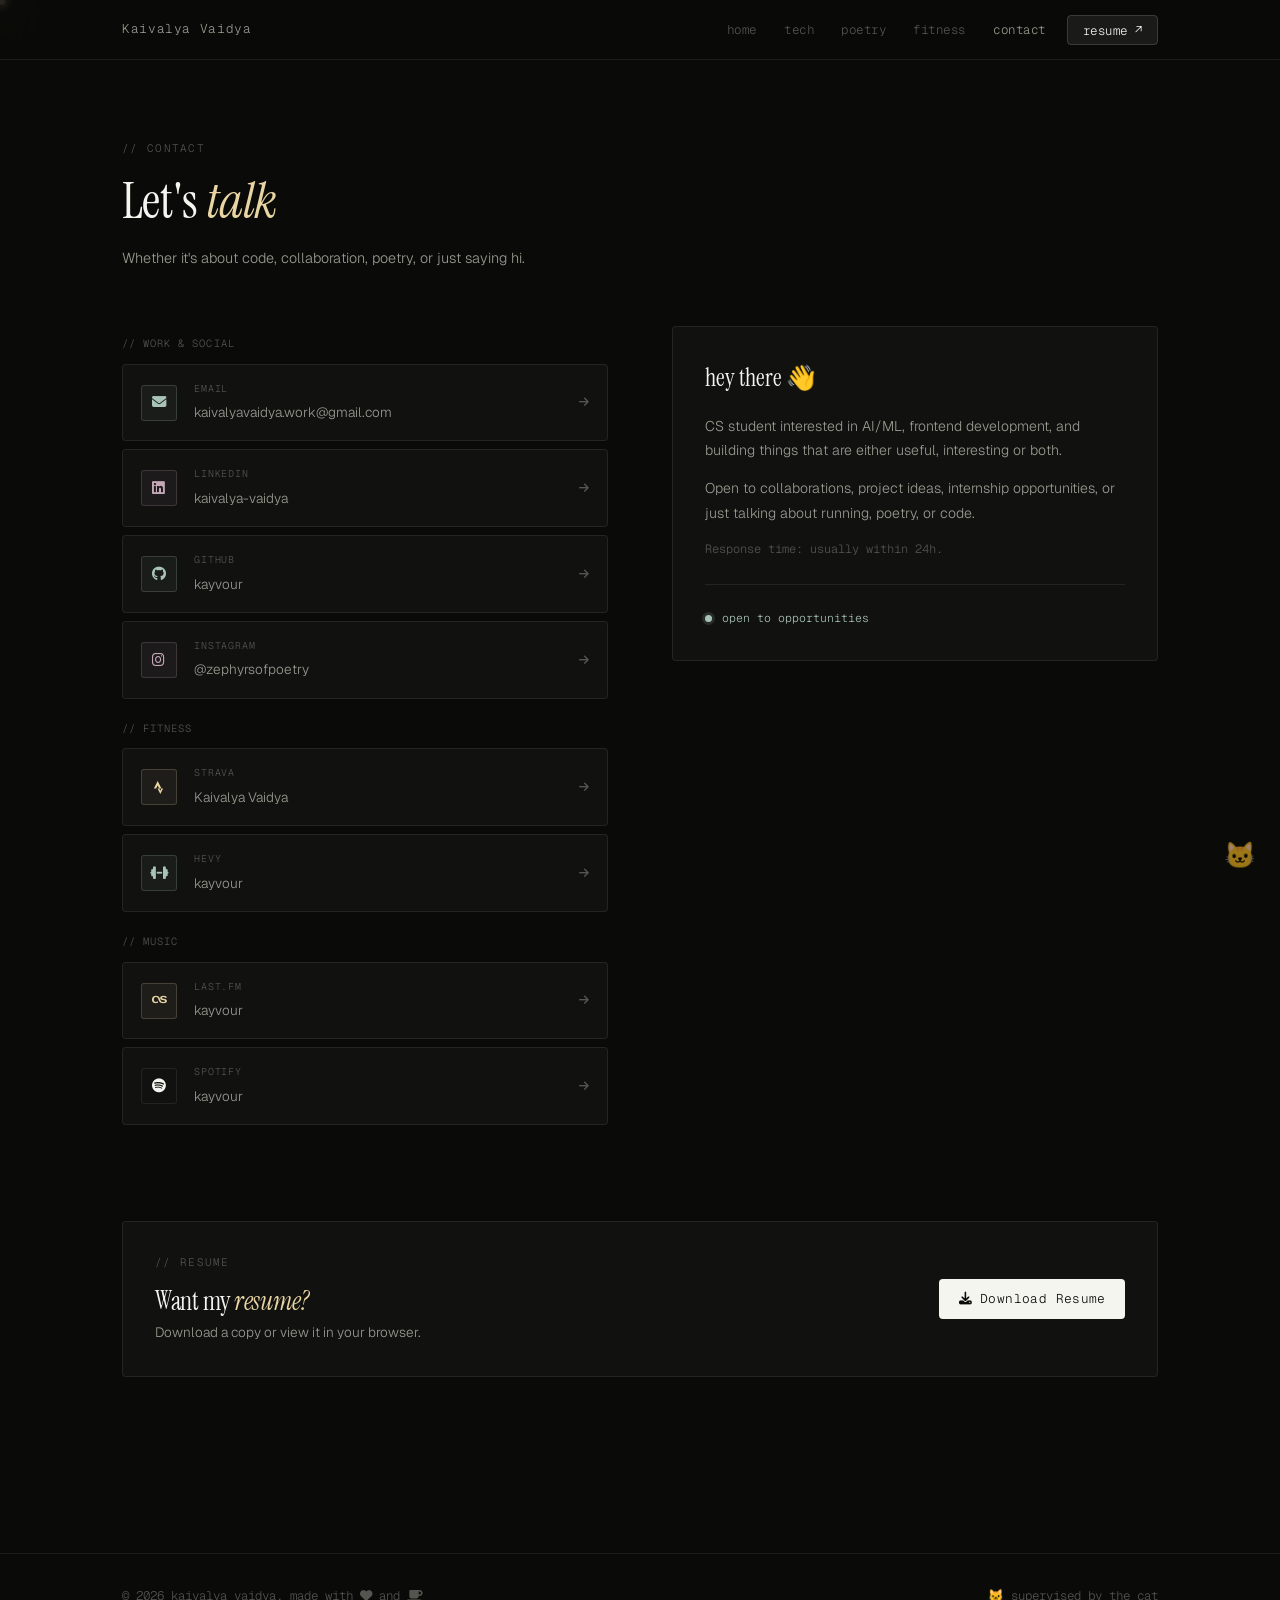
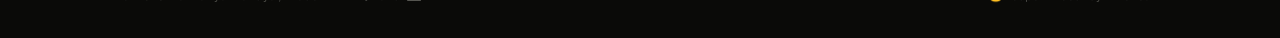
==== commit b24b2136: "updates and fixes" ====
--- a/pages/contact.html
+++ b/pages/contact.html
@@ -1,9 +1,24 @@
 <!DOCTYPE html>
-<html lang="en">
+<html lang="en" style="background:#0a0a08;">
 <head>
 <meta charset="UTF-8">
 <meta name="viewport" content="width=device-width, initial-scale=1.0">
-<title>Contact — Kaivalya Vaidya</title>
+<meta name="description" content="Get in touch with Kaivalya Vaidya. Open to collaborations, internships, and good conversations.">
+<meta name="keywords" content="Kaivalya Vaidya contact, hire, collaborate, internship">
+<meta name="author" content="Kaivalya Vaidya">
+<meta name="robots" content="index, follow">
+<link rel="canonical" href="https://kayvour.github.io/pages/contact.html">
+<meta property="og:type" content="website">
+<meta property="og:title" content="Contact — Kaivalya Vaidya">
+<meta property="og:description" content="Get in touch with Kaivalya Vaidya. Open to collaborations, internships, and good conversations.">
+<meta property="og:url" content="https://kayvour.github.io/pages/contact.html">
+<meta property="og:image" content="https://kayvour.github.io/assets/favicon/apple-touch-icon.png">
+<meta property="og:site_name" content="Kaivalya Vaidya">
+<meta name="twitter:card" content="summary">
+<meta name="twitter:title" content="Contact — Kaivalya Vaidya">
+<meta name="twitter:description" content="Get in touch with Kaivalya Vaidya. Open to collaborations, internships, and good conversations.">
+<meta name="twitter:image" content="https://kayvour.github.io/assets/favicon/apple-touch-icon.png">
+<title>Contact, Kaivalya Vaidya</title>
 <link rel="icon" type="image/svg+xml" href="../assets/favicon/favicon.svg">
 <link rel="preconnect" href="https://fonts.googleapis.com">
 <link href="https://fonts.googleapis.com/css2?family=Instrument+Serif:ital@0;1&family=Geist+Mono:wght@300;400;500&family=Geist:wght@300;400;500&display=swap" rel="stylesheet">
@@ -38,12 +53,14 @@
 .availability span { font-family: 'Geist Mono', monospace; font-size: 0.72rem; color: var(--teal); }
 .resume-section-inner { padding: 2rem; background: var(--bg-2); border: 1px solid var(--line); border-radius: 4px; display: flex; align-items: center; justify-content: space-between; flex-wrap: wrap; gap: 1.5rem; }
 @media (max-width: 768px) { .contact-grid { grid-template-columns: 1fr; gap: 2.5rem; } .contact-note { position: static; } }
+
 </style>
 </head>
 <body>
+<canvas id="page-canvas"></canvas>
 <nav>
   <div class="nav-inner">
-    <a href="../index.html" class="logo">kv —</a>
+    <a href="../index.html" class="logo">Kaivalya Vaidya</a>
     <ul class="nav-links">
       <li><a href="../index.html">home</a></li>
       <li><a href="tech.html">tech</a></li>
@@ -99,10 +116,13 @@
         </a>
         <div class="links-section-label" style="margin-top:0.25rem;">// music</div>
         <a href="https://www.last.fm/user/kayvour" target="_blank" class="contact-link-card fade-up">
-          <div class="contact-link-icon red">
-            <svg xmlns="http://www.w3.org/2000/svg" width="15" height="15" viewBox="0 0 24 24" fill="currentColor"><path d="M10.599 1.011C5.147 1.397.863 5.966.863 11.514c0 5.826 4.722 10.548 10.548 10.548 5.826 0 10.549-4.722 10.549-10.548 0-5.826-4.723-10.503-10.549-10.503h-.812zm1.08 4.37l1.39 3.812.655-3.812h2.577l-1.56 7.046-1.52-.014-1.52-4.16-1.52 4.16-1.52.014-1.56-7.046h2.577l.655 3.812 1.346-3.812z"/></svg>
-          </div>
+          <div class="contact-link-icon red"><i class="fab fa-lastfm"></i></div>
           <div class="contact-link-text"><small>last.fm</small><span>kayvour</span></div>
+          <i class="fas fa-arrow-right contact-link-arrow"></i>
+        </a>
+        <a href="https://open.spotify.com/user/tyfnhpbm8jw5mq94ko03w55p1" target="_blank" class="contact-link-card fade-up">
+          <div class="contact-link-icon green"><i class="fab fa-spotify"></i></div>
+          <div class="contact-link-text"><small>spotify</small><span>kayvour</span></div>
           <i class="fas fa-arrow-right contact-link-arrow"></i>
         </a>
       </div>
@@ -135,7 +155,7 @@
 
 <footer>
   <div class="footer-inner">
-    <p>© 2026 kaivalya vaidya — made with <i class="fas fa-heart"></i> and <i class="fas fa-coffee"></i></p>
+    <p>© 2026 kaivalya vaidya, made with <i class="fas fa-heart"></i> and <i class="fas fa-coffee"></i></p>
     <p>🐱 supervised by the cat</p>
   </div>
 </footer>
--- a/css/main.css
+++ b/css/main.css
@@ -20,15 +20,14 @@
 ::-webkit-scrollbar       { width: 3px; }
 ::-webkit-scrollbar-track { background: transparent; }
 ::-webkit-scrollbar-thumb { background: var(--line-s); border-radius: 2px; }
-html { scroll-behavior: smooth; }
+html { scroll-behavior: smooth; background: #0a0a08; }
 
 body {
   font-family: 'Geist', sans-serif;
-  background: var(--bg);
+  background: transparent;
   color: var(--t1);
   line-height: 1.6;
   min-height: 100vh;
-  overflow-x: hidden;
   font-weight: 300;
 }
 
@@ -123,7 +122,7 @@
 .social-links a {
   display: flex; align-items: center; justify-content: center;
   width: 34px; height: 34px;
-  background: transparent; border: 1px solid var(--line);
+  background: var(--bg); border: 1px solid var(--line);
   border-radius: 4px; color: var(--t3); font-size: 0.9rem;
   text-decoration: none; transition: all 0.2s;
 }
@@ -177,3 +176,13 @@
   .nav-links .hide-sm { display: none; }
   .logo { font-size: 0.72rem; }
 }
+
+/* ---- Page canvas ---- */
+#page-canvas {
+  position: fixed;
+  top: 0; left: 0;
+  width: 100vw; height: 100vh;
+  pointer-events: none;
+  z-index: -1;
+}
+/* all direct body children sit above canvas */
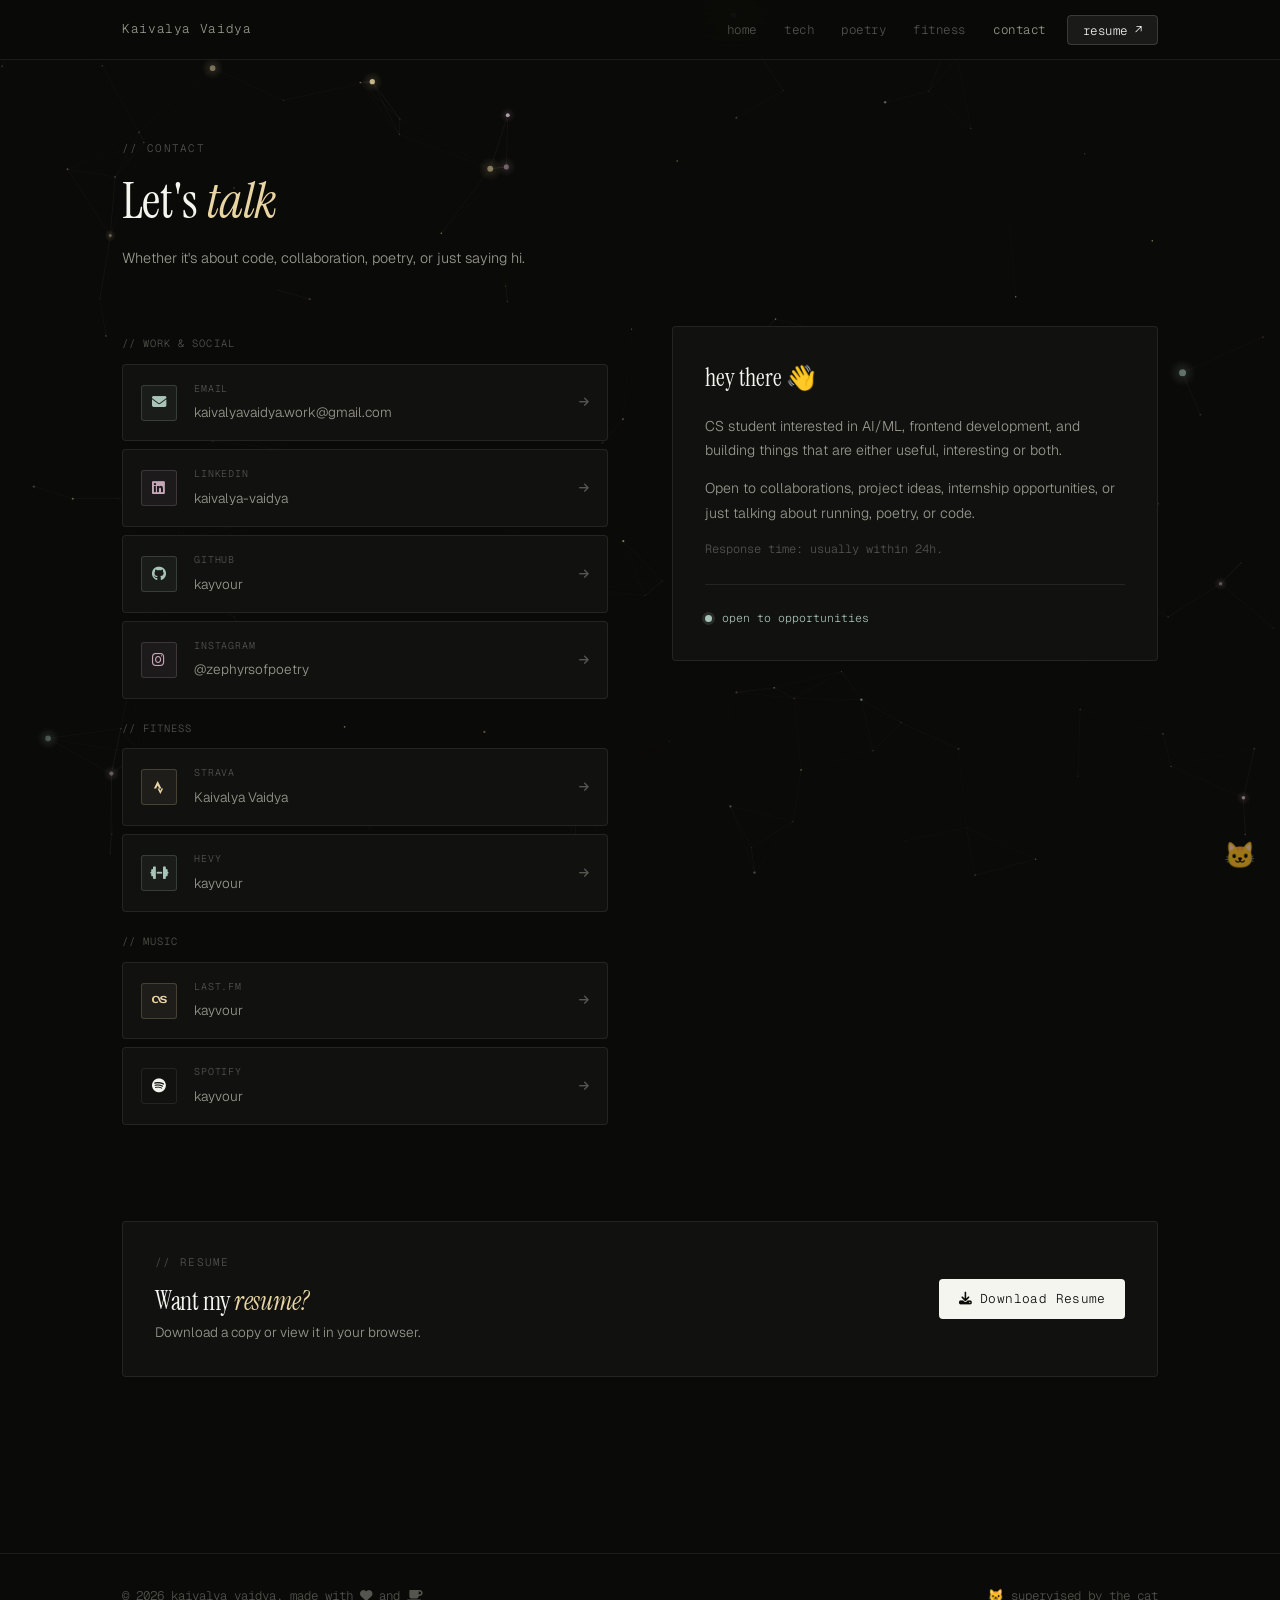
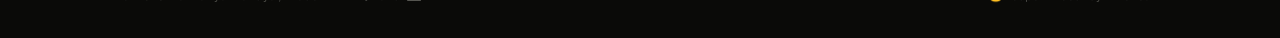
==== commit 299ffd5d: "add Microsoft Clarity analytics" ====
--- a/pages/contact.html
+++ b/pages/contact.html
@@ -55,6 +55,13 @@
 @media (max-width: 768px) { .contact-grid { grid-template-columns: 1fr; gap: 2.5rem; } .contact-note { position: static; } }
 
 </style>
+<script type="text/javascript">
+    (function(c,l,a,r,i,t,y){
+        c[a]=c[a]||function(){(c[a].q=c[a].q||[]).push(arguments)};
+        t=l.createElement(r);t.async=1;t.src="https://www.clarity.ms/tag/"+i;
+        y=l.getElementsByTagName(r)[0];y.parentNode.insertBefore(t,y);
+    })(window, document, "clarity", "script", "wzkdpv90pt");
+</script>
 </head>
 <body>
 <canvas id="page-canvas"></canvas>
--- a/css/main.css
+++ b/css/main.css
@@ -185,4 +185,3 @@
   pointer-events: none;
   z-index: -1;
 }
-/* all direct body children sit above canvas */
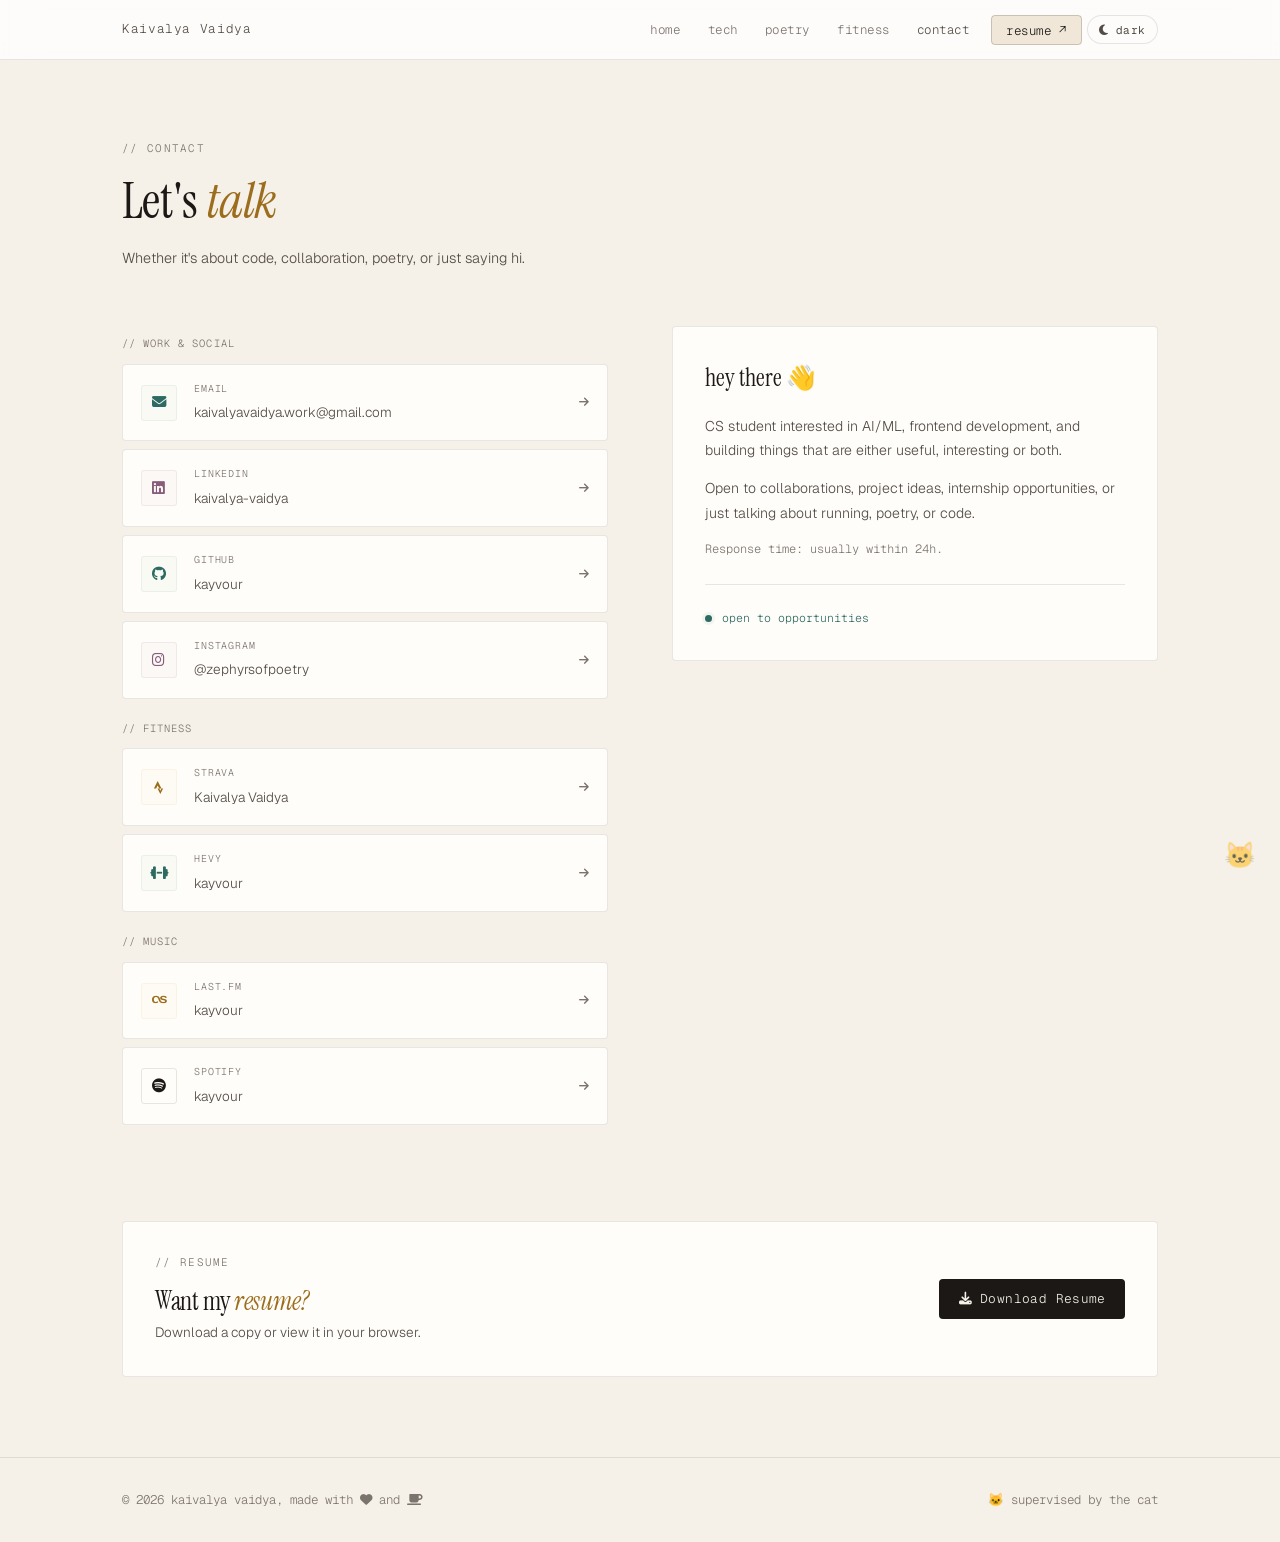
==== commit 178e388c: "light mode" ====
--- a/pages/contact.html
+++ b/pages/contact.html
@@ -1,8 +1,18 @@
 <!DOCTYPE html>
-<html lang="en" style="background:#0a0a08;">
+<html lang="en">
 <head>
 <meta charset="UTF-8">
 <meta name="viewport" content="width=device-width, initial-scale=1.0">
+<script>
+  (function () {
+    try {
+      const saved = localStorage.getItem('theme');
+      const prefersLight = window.matchMedia('(prefers-color-scheme: light)').matches;
+      const theme = saved || (prefersLight ? 'light' : 'dark');
+      document.documentElement.setAttribute('data-theme', theme);
+    } catch (error) {}
+  })();
+</script>
 <meta name="description" content="Get in touch with Kaivalya Vaidya. Open to collaborations, internships, and good conversations.">
 <meta name="keywords" content="Kaivalya Vaidya contact, hire, collaborate, internship">
 <meta name="author" content="Kaivalya Vaidya">
--- a/css/main.css
+++ b/css/main.css
@@ -15,16 +15,34 @@
   --teal:      #a8c4b8;
   --mauve:     #c4a8b8;
   --nav-h:     60px;
+  --nav-bg:    rgba(10,10,8,0.82);
+  --modal-backdrop: rgba(10,10,8,0.85);
+}
+
+html[data-theme="light"] {
+  --bg:        #f5f0e8;
+  --bg-2:      #fffdf9;
+  --bg-3:      #f0e7d8;
+  --line:      rgba(29,25,22,0.10);
+  --line-s:    rgba(29,25,22,0.18);
+  --t1:        #1b1815;
+  --t2:        #534c46;
+  --t3:        #7b736d;
+  --gold:      #9b6d1d;
+  --teal:      #2d6a61;
+  --mauve:     #865d7a;
+  --nav-bg:    rgba(255,255,255,0.76);
+  --modal-backdrop: rgba(27,24,21,0.28);
 }
 
 ::-webkit-scrollbar       { width: 3px; }
 ::-webkit-scrollbar-track { background: transparent; }
 ::-webkit-scrollbar-thumb { background: var(--line-s); border-radius: 2px; }
-html { scroll-behavior: smooth; background: #0a0a08; }
+html { scroll-behavior: smooth; background: var(--bg); }
 
 body {
   font-family: 'Geist', sans-serif;
-  background: transparent;
+  background: var(--bg);
   color: var(--t1);
   line-height: 1.6;
   min-height: 100vh;
@@ -35,7 +53,7 @@
 nav {
   position: fixed; top: 0; width: 100%;
   height: var(--nav-h);
-  background: rgba(10,10,8,0.82);
+  background: var(--nav-bg);
   backdrop-filter: blur(18px);
   -webkit-backdrop-filter: blur(18px);
   border-bottom: 1px solid var(--line);
@@ -62,6 +80,19 @@
 }
 .nav-links a:hover { color: var(--t1); }
 .nav-links a.active { color: var(--t2); }
+.nav-item { display: flex; align-items: center; }
+.theme-toggle {
+  display: inline-flex; align-items: center; gap: 0.45rem;
+  padding: 0.4rem 0.7rem; margin-left: 0.35rem;
+  border-radius: 999px; border: 1px solid var(--line);
+  background: rgba(255,255,255,0.02); color: var(--t2);
+  font-size: 0.7rem; font-family: 'Geist Mono', monospace;
+  letter-spacing: 0.04em; cursor: pointer; transition: all 0.2s ease;
+}
+.theme-toggle:hover {
+  border-color: var(--line-s); color: var(--t1); background: var(--bg-2);
+}
+.theme-toggle i { font-size: 0.75rem; }
 .nav-pill {
   color: var(--t1) !important;
   background: var(--bg-3) !important;
@@ -129,7 +160,7 @@
 .social-links a:hover { border-color: var(--line-s); color: var(--t1); }
 
 /* ---- FOOTER ---- */
-footer { border-top: 1px solid var(--line); padding: 2rem 0; margin-top: 6rem; }
+footer { border-top: 1px solid var(--line); padding: 2rem 0; }
 .footer-inner {
   max-width: 1100px; margin: 0 auto; padding: 0 2rem;
   display: flex; justify-content: space-between; align-items: center;
